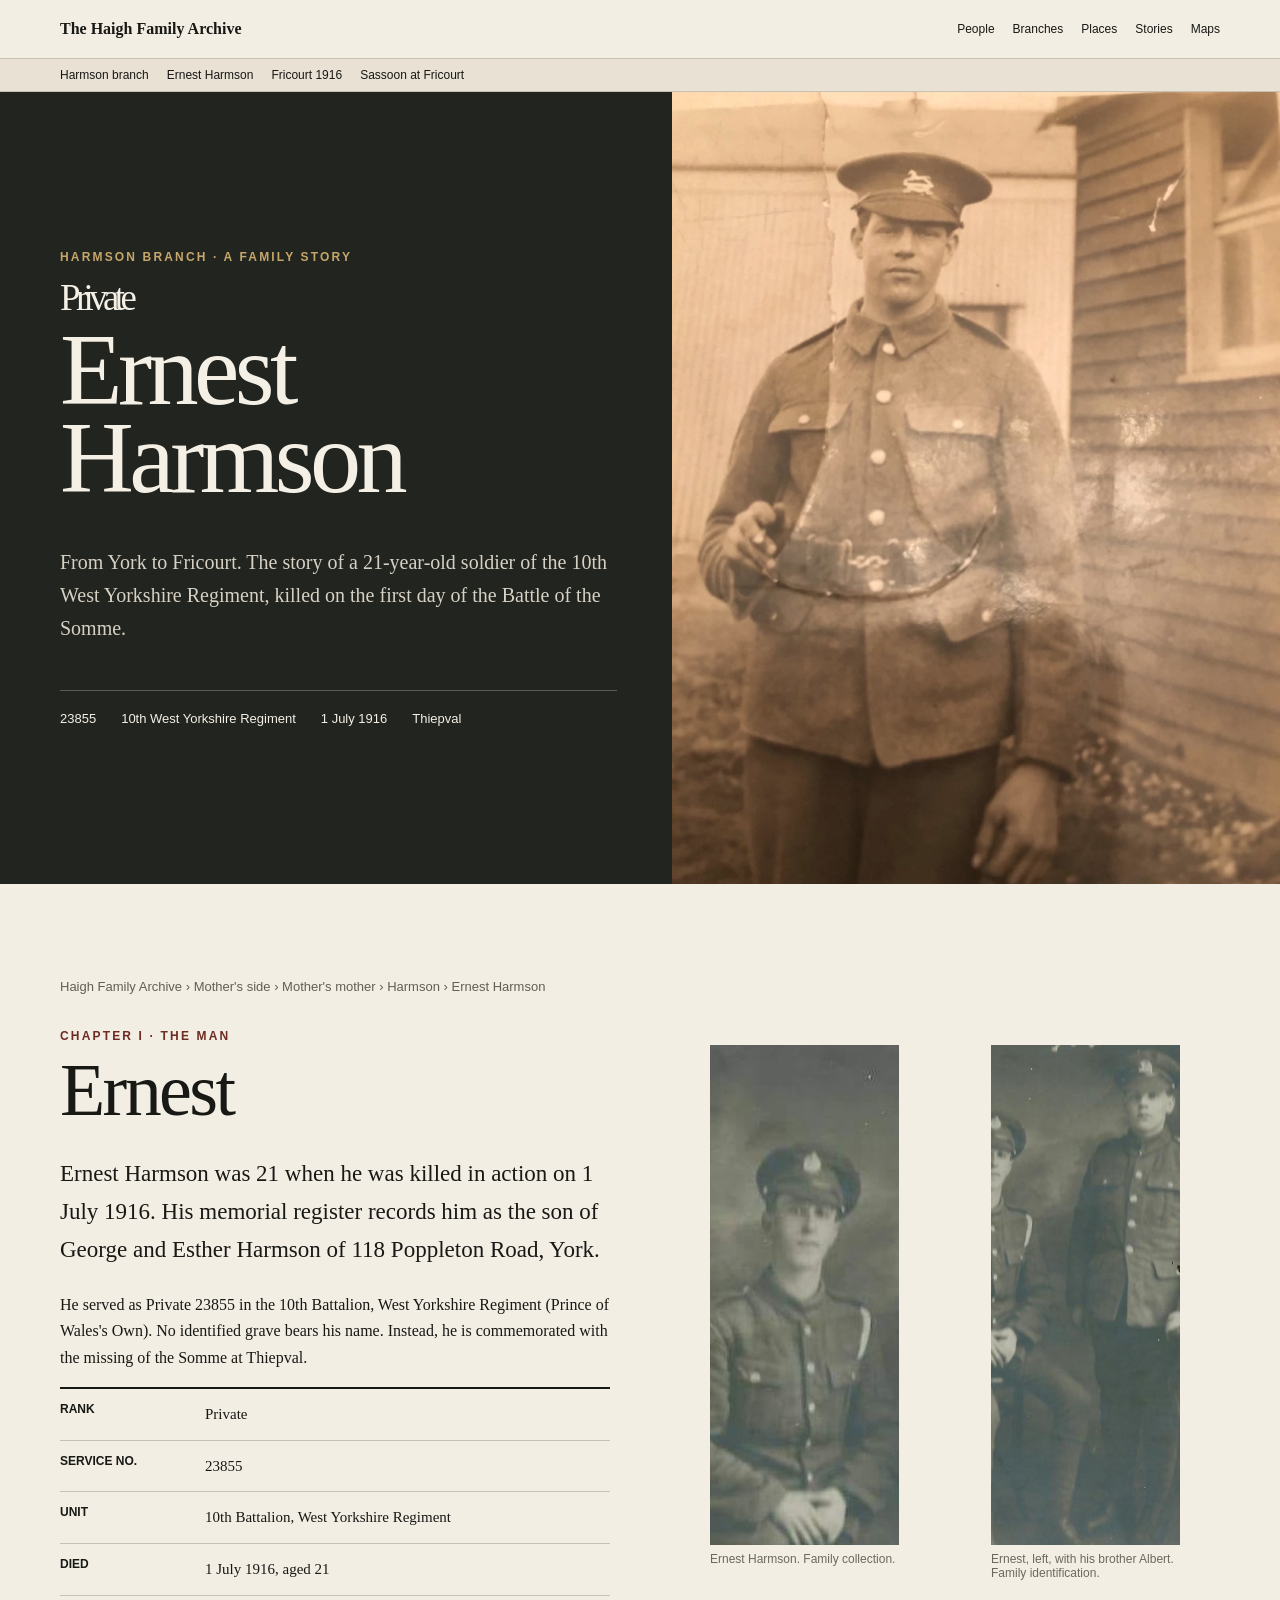
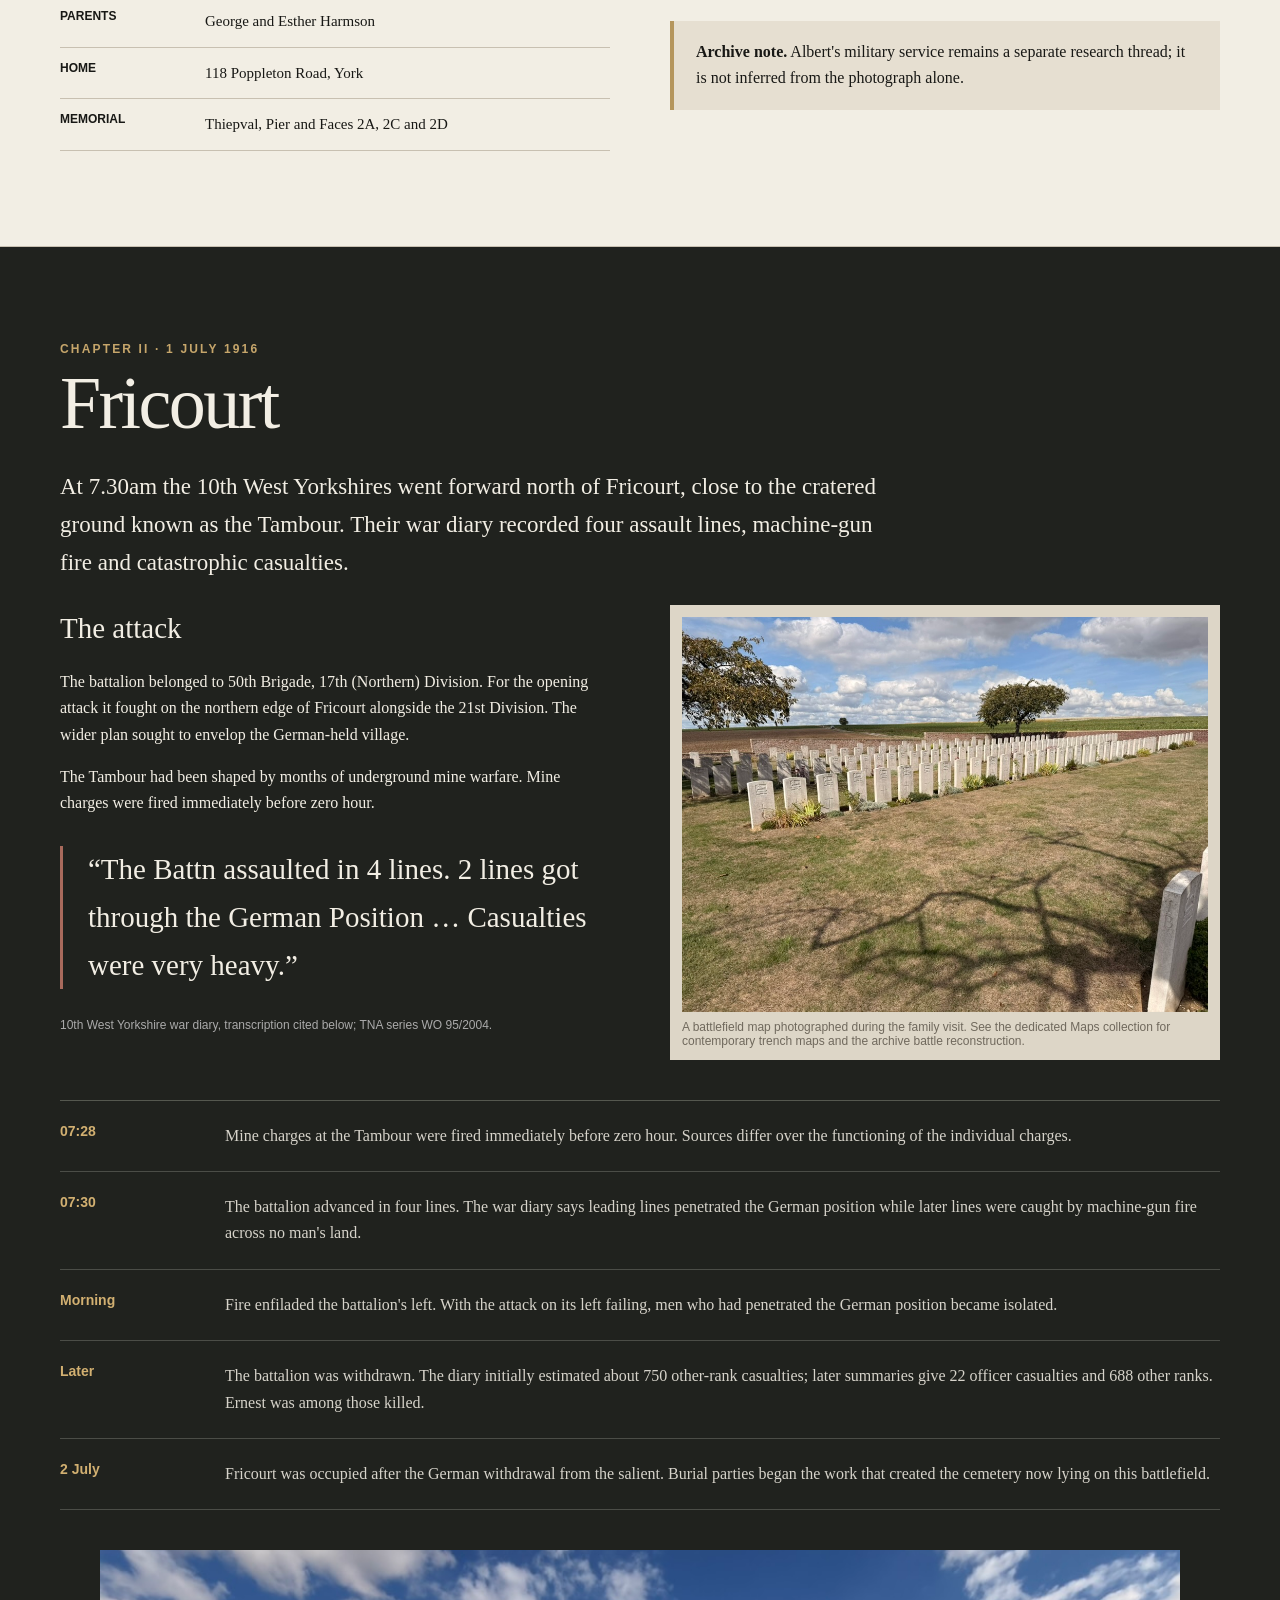
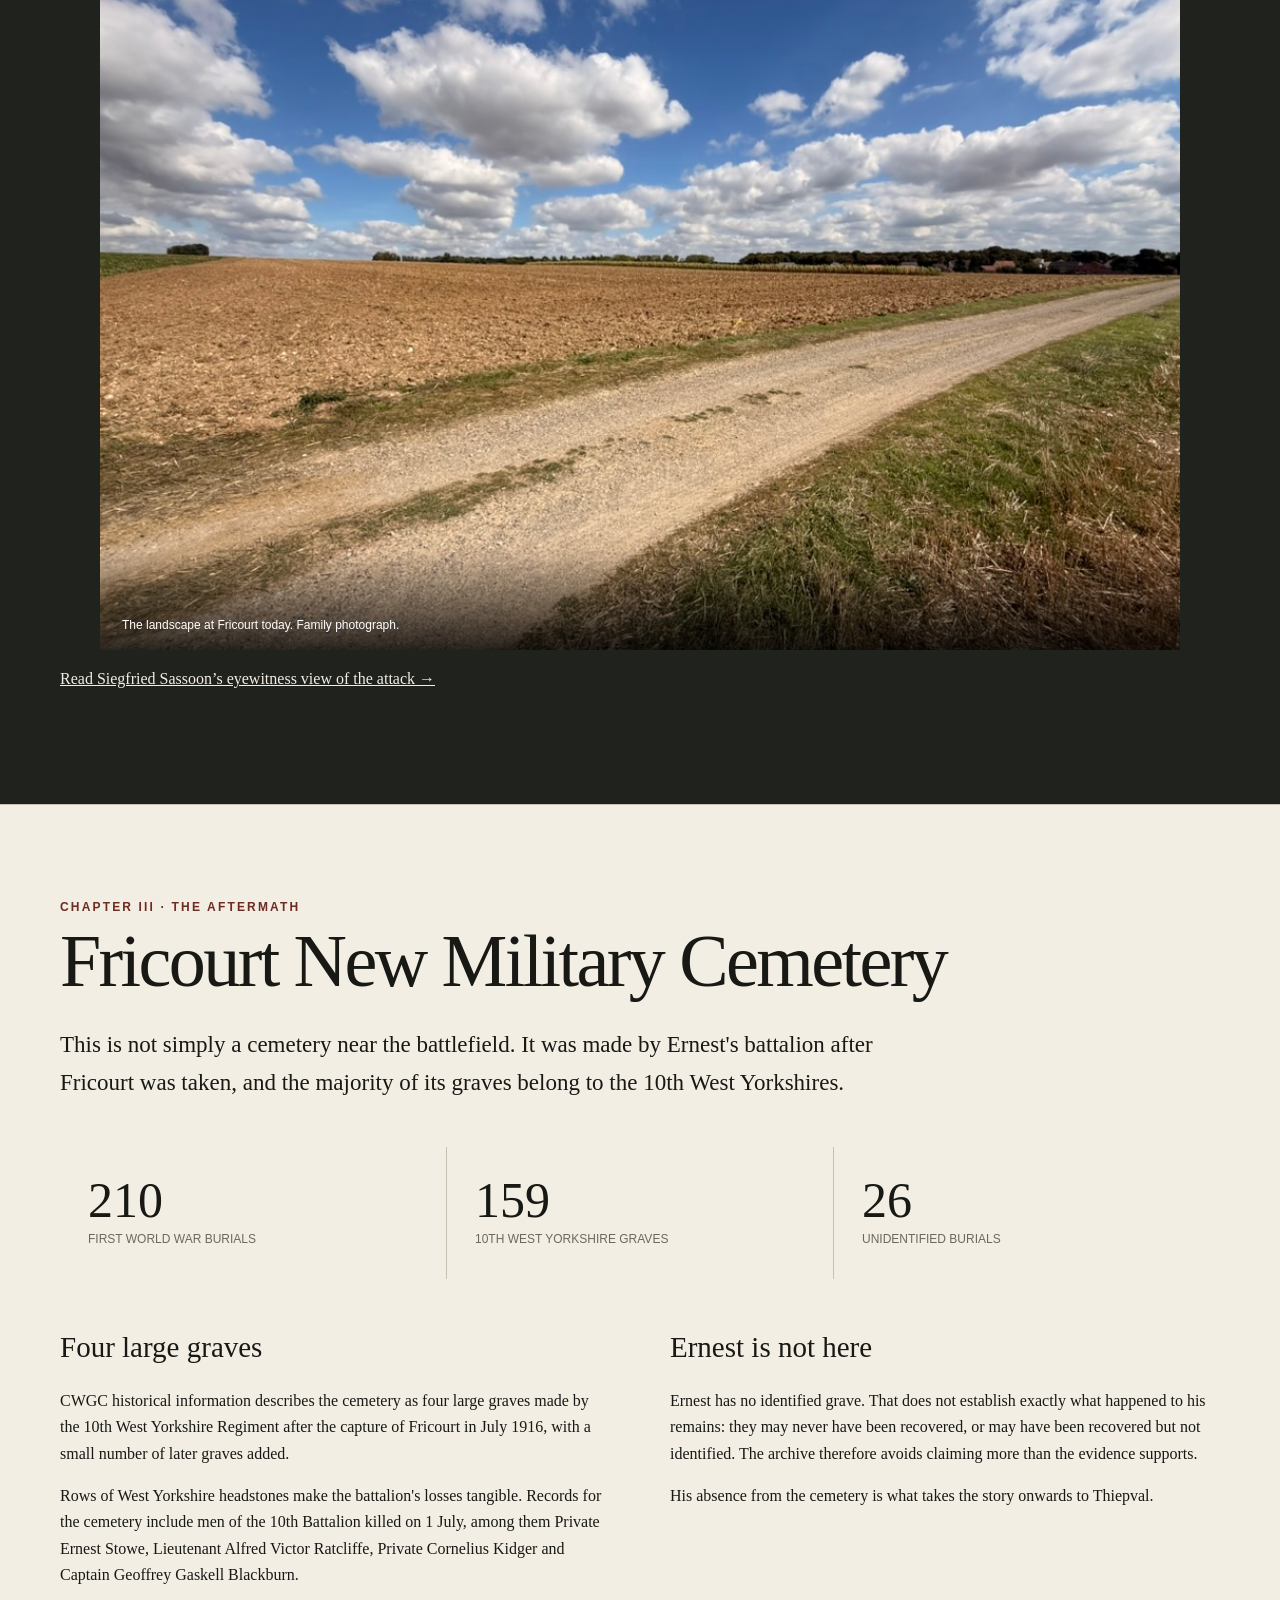
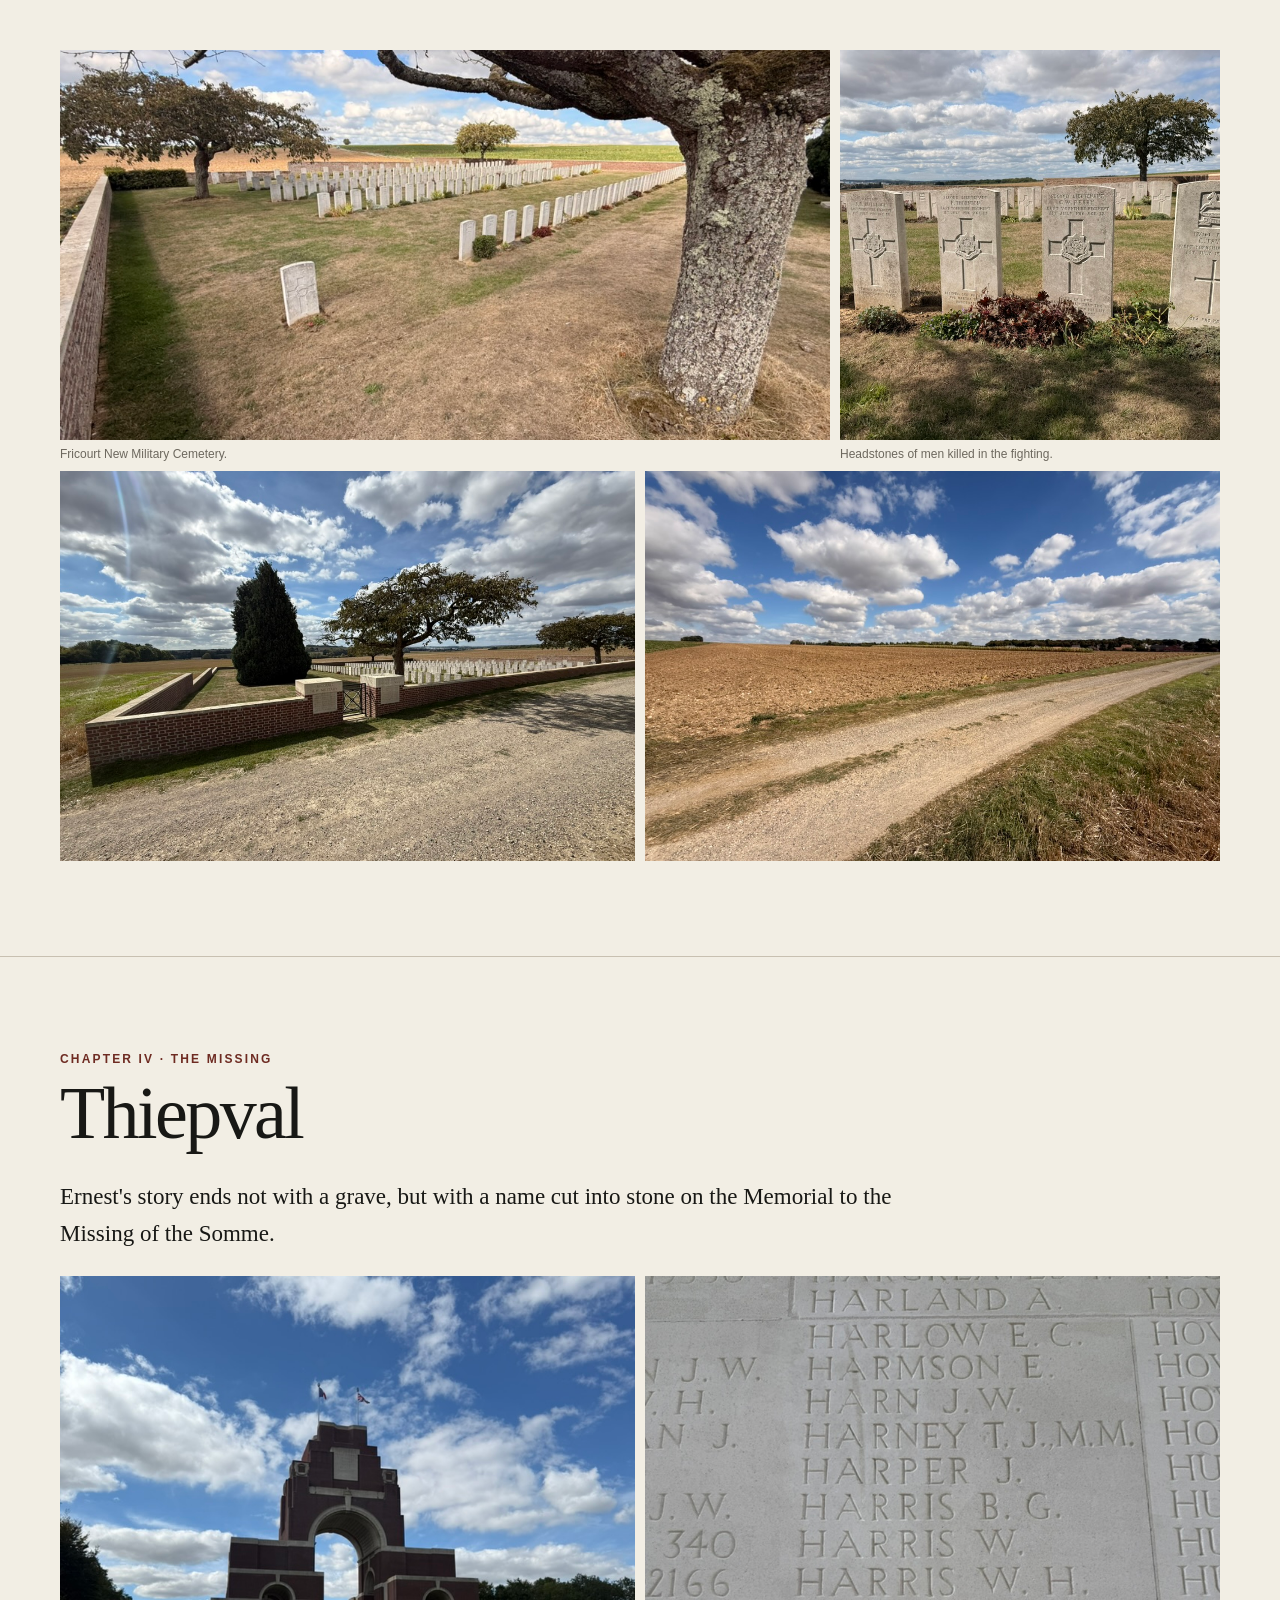
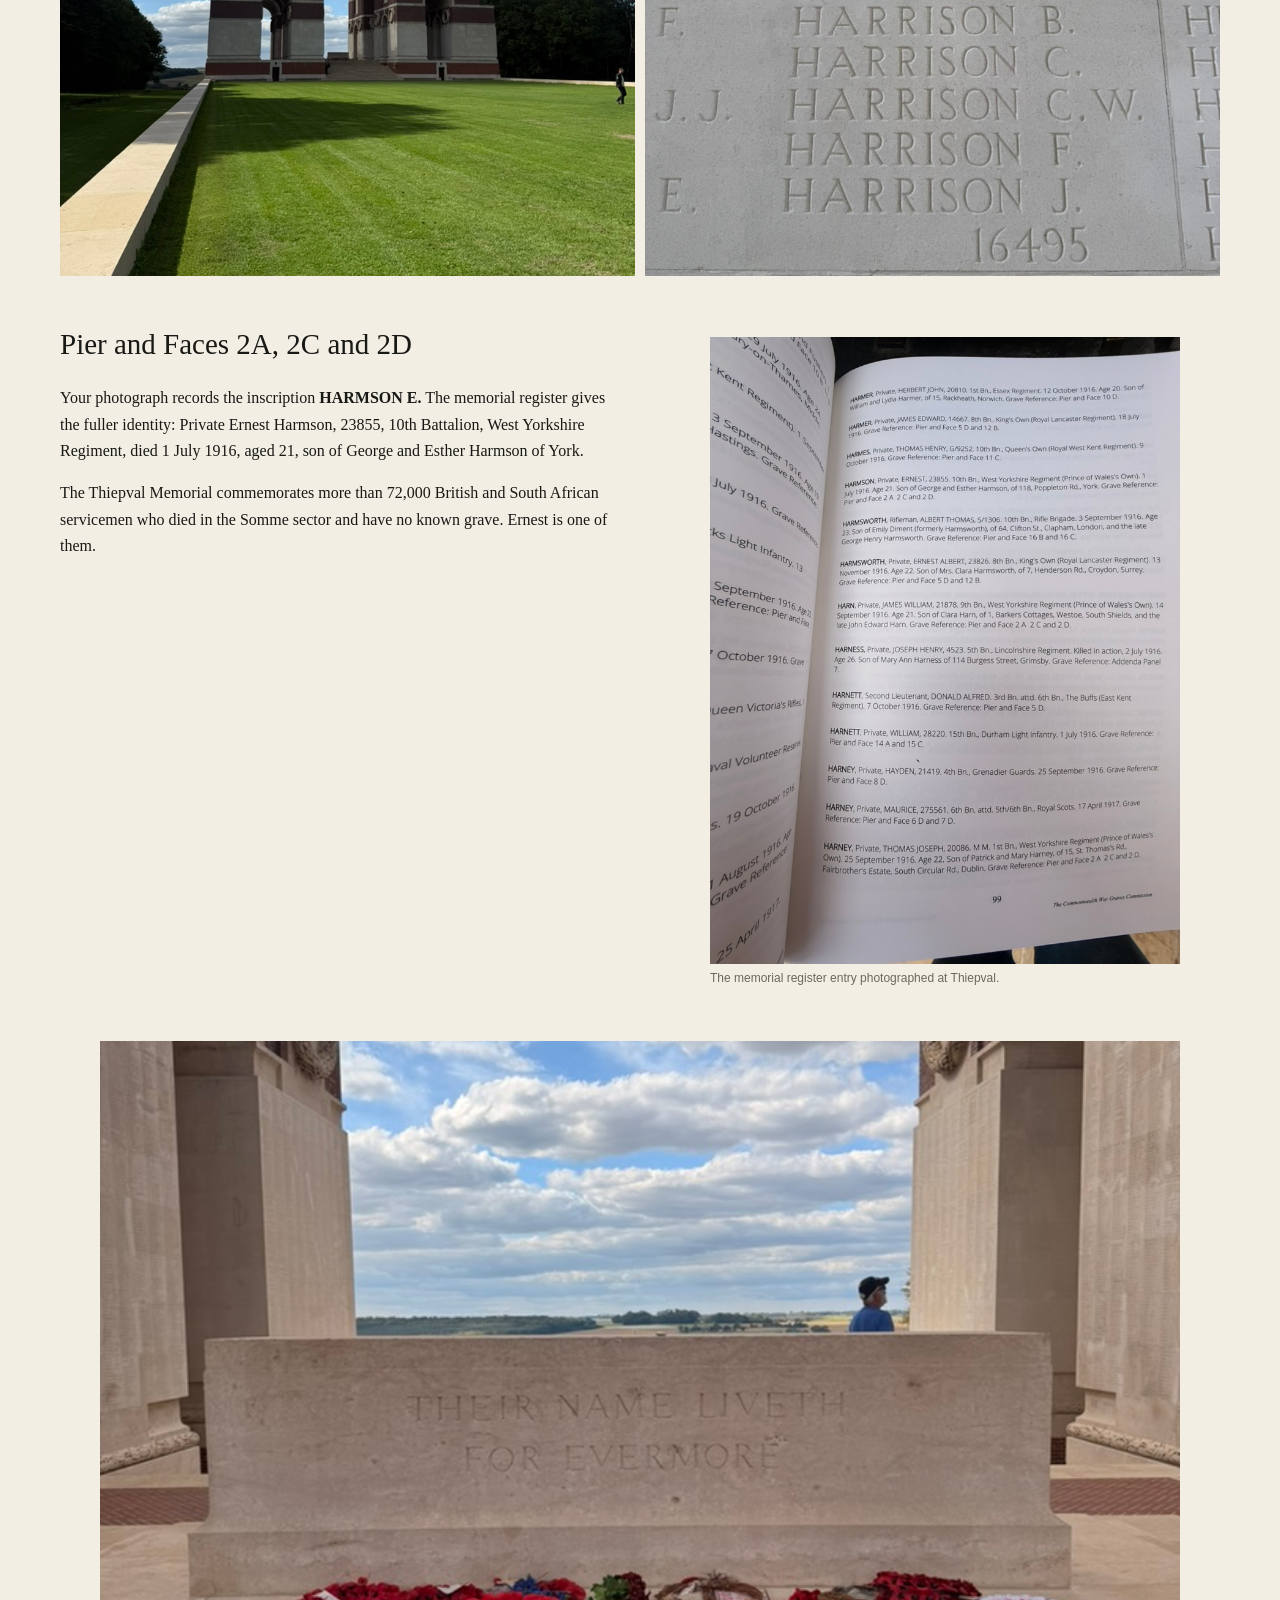
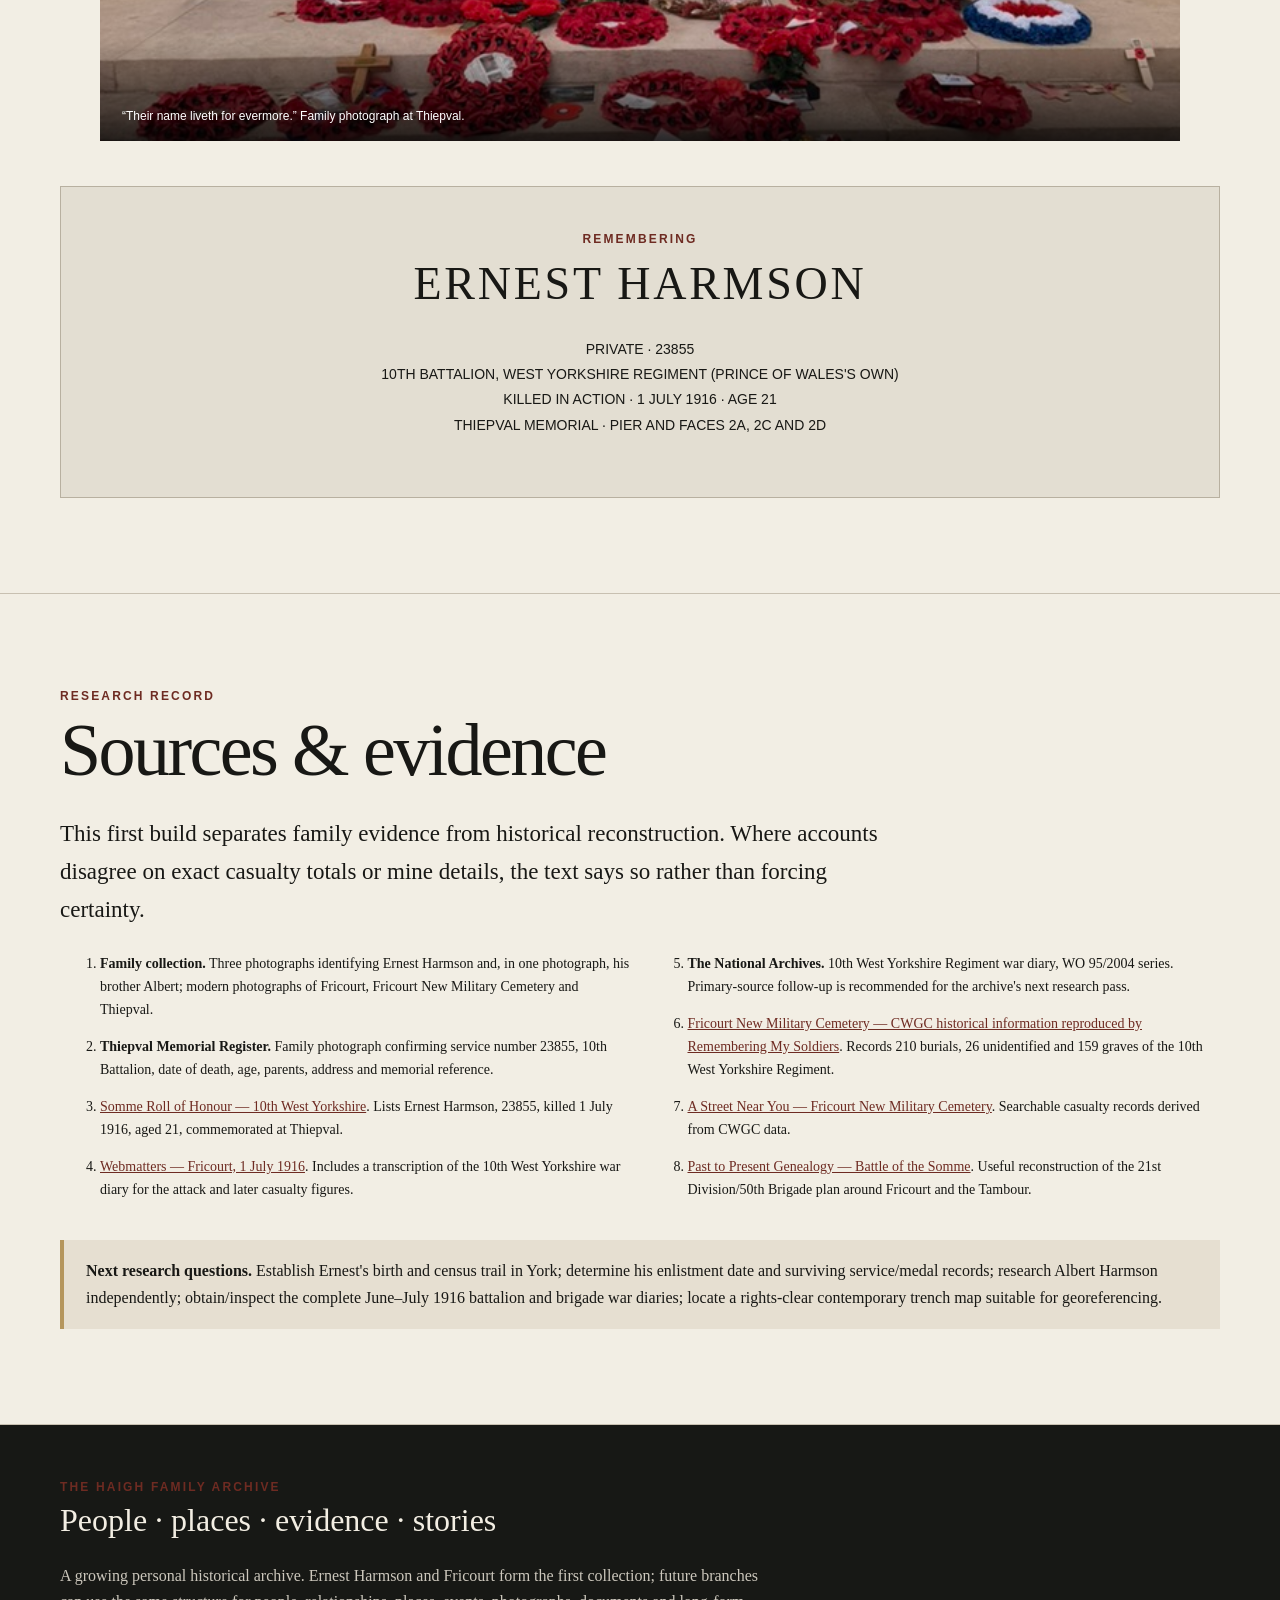
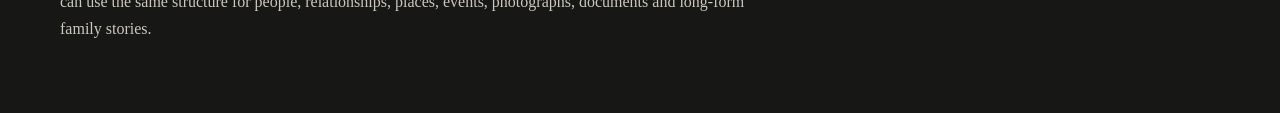
==== ernest.html @ 63c20403 "Initial commit" ====
<!doctype html><html lang="en-GB"><head><meta charset="utf-8"><meta name="viewport" content="width=device-width,initial-scale=1"><title>The Haigh Family Archive — Ernest Harmson</title><link rel="stylesheet" href="assets/site.css"></head><body>
<nav><div class="wrap"><a class="brand" href="index.html">The Haigh Family Archive</a><div class="links"><a href="people.html">People</a><a href="branches.html">Branches</a><a href="places.html">Places</a><a href="stories.html">Stories</a><a href="maps.html">Maps</a></div></div></nav><div class="subnav"><div class="wrap"><a href="harmson.html">Harmson branch</a><a href="ernest.html">Ernest Harmson</a><a href="battle-fricourt.html">Fricourt 1916</a><a href="sassoon.html">Sassoon at Fricourt</a></div></div>
<header class="hero" id="top"><div class="hero-copy"><div class="eyebrow">Harmson branch · A family story</div><h1><span>Private</span>Ernest<br>Harmson</h1><p>From York to Fricourt. The story of a 21-year-old soldier of the 10th West Yorkshire Regiment, killed on the first day of the Battle of the Somme.</p><div class="hero-facts"><span>23855</span><span>10th West Yorkshire Regiment</span><span>1 July 1916</span><span>Thiepval</span></div></div><img class="hero-img" src="assets/ernest-outdoors.jpg"></header>
<section id="ernest"><div class="wrap"><div class="branch">Haigh Family Archive › Mother's side › Mother's mother › Harmson › Ernest Harmson</div><div class="grid2"><div><div class="eyebrow">Chapter I · The man</div><h2>Ernest</h2><p class="lede">Ernest Harmson was 21 when he was killed in action on 1 July 1916. His memorial register records him as the son of George and Esther Harmson of 118 Poppleton Road, York.</p><p>He served as Private 23855 in the 10th Battalion, West Yorkshire Regiment (Prince of Wales's Own). No identified grave bears his name. Instead, he is commemorated with the missing of the Somme at Thiepval.</p><div class="facts"><div class="fact"><b>Rank</b><span>Private</span></div><div class="fact"><b>Service no.</b><span>23855</span></div><div class="fact"><b>Unit</b><span>10th Battalion, West Yorkshire Regiment</span></div><div class="fact"><b>Died</b><span>1 July 1916, aged 21</span></div><div class="fact"><b>Parents</b><span>George and Esther Harmson</span></div><div class="fact"><b>Home</b><span>118 Poppleton Road, York</span></div><div class="fact"><b>Memorial</b><span>Thiepval, Pier and Faces 2A, 2C and 2D</span></div></div></div><div><div class="portrait-pair"><figure><img src="assets/ernest-studio.jpg"><figcaption class="caption">Ernest Harmson. Family collection.</figcaption></figure><figure><img src="assets/ernest-albert.jpg"><figcaption class="caption">Ernest, left, with his brother Albert. Family identification.</figcaption></figure></div><div class="notice"><b>Archive note.</b> Albert's military service remains a separate research thread; it is not inferred from the photograph alone.</div></div></div></div></section>
<section class="dark" id="fricourt"><div class="wrap"><div class="eyebrow">Chapter II · 1 July 1916</div><h2>Fricourt</h2><p class="lede">At 7.30am the 10th West Yorkshires went forward north of Fricourt, close to the cratered ground known as the Tambour. Their war diary recorded four assault lines, machine-gun fire and catastrophic casualties.</p><div class="grid2"><div><h3>The attack</h3><p>The battalion belonged to 50th Brigade, 17th (Northern) Division. For the opening attack it fought on the northern edge of Fricourt alongside the 21st Division. The wider plan sought to envelop the German-held village.</p><p>The Tambour had been shaped by months of underground mine warfare. Mine charges were fired immediately before zero hour.</p><p class="quote">“The Battn assaulted in 4 lines. 2 lines got through the German Position … Casualties were very heavy.”</p><p style="font:12px Arial;color:#aaa">10th West Yorkshire war diary, transcription cited below; TNA series WO 95/2004.</p></div><div class="map"><img src="assets/fricourt-map-photo.jpg"><div class="map-note">A battlefield map photographed during the family visit. See the dedicated Maps collection for contemporary trench maps and the archive battle reconstruction.</div></div></div><div class="timeline"><div class="event"><div class="time">07:28</div><p>Mine charges at the Tambour were fired immediately before zero hour. Sources differ over the functioning of the individual charges.</p></div><div class="event"><div class="time">07:30</div><p>The battalion advanced in four lines. The war diary says leading lines penetrated the German position while later lines were caught by machine-gun fire across no man's land.</p></div><div class="event"><div class="time">Morning</div><p>Fire enfiladed the battalion's left. With the attack on its left failing, men who had penetrated the German position became isolated.</p></div><div class="event"><div class="time">Later</div><p>The battalion was withdrawn. The diary initially estimated about 750 other-rank casualties; later summaries give 22 officer casualties and 688 other ranks. Ernest was among those killed.</p></div><div class="event"><div class="time">2 July</div><p>Fricourt was occupied after the German withdrawal from the salient. Burial parties began the work that created the cemetery now lying on this battlefield.</p></div></div><figure class="photo-feature"><img src="assets/fricourt-landscape.jpg"><figcaption>The landscape at Fricourt today. Family photograph.</figcaption></figure><p><a class="feature-link" href="sassoon.html">Read Siegfried Sassoon’s eyewitness view of the attack →</a></p></div></section>
<section id="cemetery"><div class="wrap"><div class="eyebrow">Chapter III · The aftermath</div><h2>Fricourt New Military Cemetery</h2><p class="lede">This is not simply a cemetery near the battlefield. It was made by Ernest's battalion after Fricourt was taken, and the majority of its graves belong to the 10th West Yorkshires.</p><div class="statrow"><div class="stat"><strong>210</strong><span>First World War burials</span></div><div class="stat"><strong>159</strong><span>10th West Yorkshire graves</span></div><div class="stat"><strong>26</strong><span>Unidentified burials</span></div></div><div class="grid2"><div><h3>Four large graves</h3><p>CWGC historical information describes the cemetery as four large graves made by the 10th West Yorkshire Regiment after the capture of Fricourt in July 1916, with a small number of later graves added.</p><p>Rows of West Yorkshire headstones make the battalion's losses tangible. Records for the cemetery include men of the 10th Battalion killed on 1 July, among them Private Ernest Stowe, Lieutenant Alfred Victor Ratcliffe, Private Cornelius Kidger and Captain Geoffrey Gaskell Blackburn.</p></div><div><h3>Ernest is not here</h3><p>Ernest has no identified grave. That does not establish exactly what happened to his remains: they may never have been recovered, or may have been recovered but not identified. The archive therefore avoids claiming more than the evidence supports.</p><p>His absence from the cemetery is what takes the story onwards to Thiepval.</p></div></div><div class="gallery" style="margin-top:45px"><figure class="wide"><img src="assets/fricourt-cemetery-wide.jpg"><figcaption class="caption">Fricourt New Military Cemetery.</figcaption></figure><figure class="small"><img src="assets/fricourt-graves.jpg"><figcaption class="caption">Headstones of men killed in the fighting.</figcaption></figure><figure class="half"><img src="assets/fricourt-cemetery.jpg"></figure><figure class="half"><img src="assets/fricourt-landscape.jpg"></figure></div></div></section>
<section id="thiepval"><div class="wrap"><div class="eyebrow">Chapter IV · The missing</div><h2>Thiepval</h2><p class="lede">Ernest's story ends not with a grave, but with a name cut into stone on the Memorial to the Missing of the Somme.</p><div class="memorial"><img src="assets/thiepval-exterior.jpg"><img src="assets/thiepval-harmson-name.jpg"></div><div class="grid2" style="margin-top:45px"><div><h3>Pier and Faces 2A, 2C and 2D</h3><p>Your photograph records the inscription <b>HARMSON E.</b> The memorial register gives the fuller identity: Private Ernest Harmson, 23855, 10th Battalion, West Yorkshire Regiment, died 1 July 1916, aged 21, son of George and Esther Harmson of York.</p><p>The Thiepval Memorial commemorates more than 72,000 British and South African servicemen who died in the Somme sector and have no known grave. Ernest is one of them.</p></div><figure><img src="assets/thiepval-register.jpg"><figcaption class="caption">The memorial register entry photographed at Thiepval.</figcaption></figure></div><figure class="photo-feature"><img src="assets/thiepval-stone.jpg"><figcaption>“Their name liveth for evermore.” Family photograph at Thiepval.</figcaption></figure><div class="nameplate"><div class="eyebrow">Remembering</div><h3>ERNEST HARMSON</h3><p>PRIVATE · 23855<br>10TH BATTALION, WEST YORKSHIRE REGIMENT (PRINCE OF WALES'S OWN)<br>KILLED IN ACTION · 1 JULY 1916 · AGE 21<br>THIEPVAL MEMORIAL · PIER AND FACES 2A, 2C AND 2D</p></div></div></section>
<section class="sources" id="sources"><div class="wrap"><div class="eyebrow">Research record</div><h2>Sources & evidence</h2><p class="lede">This first build separates family evidence from historical reconstruction. Where accounts disagree on exact casualty totals or mine details, the text says so rather than forcing certainty.</p><ol><li><b>Family collection.</b> Three photographs identifying Ernest Harmson and, in one photograph, his brother Albert; modern photographs of Fricourt, Fricourt New Military Cemetery and Thiepval.</li><li><b>Thiepval Memorial Register.</b> Family photograph confirming service number 23855, 10th Battalion, date of death, age, parents, address and memorial reference.</li><li><a href="https://somme-roll-of-honour.com/Units/british/10th_West_Yorkshire.htm">Somme Roll of Honour — 10th West Yorkshire</a>. Lists Ernest Harmson, 23855, killed 1 July 1916, aged 21, commemorated at Thiepval.</li><li><a href="https://www.webmatters.net/index.php?id=124">Webmatters — Fricourt, 1 July 1916</a>. Includes a transcription of the 10th West Yorkshire war diary for the attack and later casualty figures.</li><li><b>The National Archives.</b> 10th West Yorkshire Regiment war diary, WO 95/2004 series. Primary-source follow-up is recommended for the archive's next research pass.</li><li><a href="https://www.rememberingmysoldiers.be/france/somme-e-m/fricourt-new-mc">Fricourt New Military Cemetery — CWGC historical information reproduced by Remembering My Soldiers</a>. Records 210 burials, 26 unidentified and 159 graves of the 10th West Yorkshire Regiment.</li><li><a href="https://astreetnearyou.org/cemetery/60404/FRICOURT-NEW-MILITARY-CEMETERY">A Street Near You — Fricourt New Military Cemetery</a>. Searchable casualty records derived from CWGC data.</li><li><a href="https://pasttopresentgenealogy.co.uk/category/battle-of-the-somme/">Past to Present Genealogy — Battle of the Somme</a>. Useful reconstruction of the 21st Division/50th Brigade plan around Fricourt and the Tambour.</li></ol><div class="notice"><b>Next research questions.</b> Establish Ernest's birth and census trail in York; determine his enlistment date and surviving service/medal records; research Albert Harmson independently; obtain/inspect the complete June–July 1916 battalion and brigade war diaries; locate a rights-clear contemporary trench map suitable for georeferencing.</div></div></section>
<footer><div class="wrap"><div class="eyebrow">The Haigh Family Archive</div><div class="footer-title">People · places · evidence · stories</div><p style="max-width:700px">A growing personal historical archive. Ernest Harmson and Fricourt form the first collection; future branches can use the same structure for people, relationships, places, events, photographs, documents and long-form family stories.</p></div></footer></body></html>
---- assets/site.css ----
:root{--ink:#181815;--paper:#f2eee4;--muted:#6d685e;--line:#c8c0b1;--red:#6e2b22;--dark:#20221e;--gold:#b5965d;--max:1160px}*{box-sizing:border-box}html{scroll-behavior:smooth}body{margin:0;background:var(--paper);color:var(--ink);font-family:Georgia,serif;line-height:1.65}img{max-width:100%;display:block}a{color:inherit}.wrap{width:min(var(--max),calc(100% - 40px));margin:auto}.eyebrow{font:700 12px Arial;letter-spacing:.18em;text-transform:uppercase;color:var(--red)}nav{position:sticky;top:0;z-index:10;background:#f2eee4ee;border-bottom:1px solid var(--line)}nav .wrap{min-height:58px;display:flex;align-items:center;justify-content:space-between}.brand{text-decoration:none;font-weight:bold}.links{display:flex;gap:18px;font:12px Arial}.links a{text-decoration:none}.hero{min-height:88vh;display:grid;grid-template-columns:1.05fr .95fr;background:#22241f;color:#f4f0e6}.hero-copy{display:flex;flex-direction:column;justify-content:center;padding:70px max(30px,calc((100vw - var(--max))/2));padding-right:55px}.hero .eyebrow,.dark .eyebrow{color:#c6a66b}.hero h1{font-size:clamp(58px,8vw,112px);line-height:.86;margin:18px 0 24px;font-weight:normal;letter-spacing:-.045em}.hero h1 span{display:block;font-size:.36em;margin-bottom:12px}.hero p{font-size:20px;color:#d7d1c4}.hero-facts{display:flex;gap:25px;flex-wrap:wrap;border-top:1px solid #5b5d55;padding-top:20px;margin-top:25px;font:13px Arial}.hero-img{height:88vh;width:100%;object-fit:cover;filter:sepia(.2)}section{padding:95px 0;border-bottom:1px solid var(--line)}h2{font-size:clamp(42px,6vw,74px);line-height:1;margin:10px 0 28px;font-weight:normal;letter-spacing:-.035em}h3{font-size:29px;font-weight:normal;margin:0 0 15px}.lede{font-size:23px;max-width:850px}.grid2{display:grid;grid-template-columns:1fr 1fr;gap:60px}.facts{border-top:2px solid}.fact{display:grid;grid-template-columns:145px 1fr;padding:13px 0;border-bottom:1px solid var(--line);font-size:15px}.fact b{font:700 12px Arial;text-transform:uppercase}.portrait-pair{display:grid;grid-template-columns:1fr 1fr;gap:12px}.portrait-pair img{height:500px;width:100%;object-fit:cover}.caption{font:12px Arial;color:var(--muted);margin-top:7px}.notice{background:#e6dfd1;border-left:4px solid var(--gold);padding:18px 22px;margin-top:25px}.dark{background:var(--dark);color:#f2eee4}.quote{font-size:29px;border-left:3px solid #a86a5c;padding-left:25px}.timeline{margin-top:40px;border-top:1px solid #55584f}.event{display:grid;grid-template-columns:140px 1fr;gap:25px;padding:22px 0;border-bottom:1px solid #4b4d47}.time{font:700 14px Arial;color:#d2b071}.event p{margin:0;color:#d6d3ca}.map{background:#ddd6c7;padding:12px}.map img{width:100%}.map-note{font:12px Arial;color:#70695d;margin-top:8px}.statrow{display:grid;grid-template-columns:repeat(3,1fr);gap:1px;background:var(--line);margin:45px 0}.stat{background:var(--paper);padding:28px}.stat strong{display:block;font-size:50px;font-weight:normal;line-height:1}.stat span{font:12px Arial;text-transform:uppercase;color:var(--muted)}.gallery{display:grid;grid-template-columns:repeat(12,1fr);gap:10px}.gallery figure{margin:0}.wide{grid-column:span 8}.small{grid-column:span 4}.half{grid-column:span 6}.gallery img{width:100%;height:390px;object-fit:cover}.memorial{display:grid;grid-template-columns:1fr 1fr;gap:10px}.memorial img{height:600px;width:100%;object-fit:cover}.nameplate{text-align:center;background:#e3ded2;border:1px solid #b8b0a0;padding:45px;margin-top:45px}.nameplate h3{font-size:46px;letter-spacing:.06em}.nameplate p{font:14px/1.8 Arial}.sources ol{columns:2;column-gap:55px}.sources li{break-inside:avoid;margin-bottom:14px;font-size:14px}.sources a{color:var(--red)}footer{background:#171815;color:#ccc7bc;padding:55px 0}.footer-title{font-size:32px;color:#f3eee3}.branch{font:13px Arial;color:#625e55;margin-bottom:35px}.photo-feature{position:relative;margin-top:40px}.photo-feature img{width:100%;max-height:700px;object-fit:cover}.photo-feature figcaption{position:absolute;bottom:0;left:0;right:0;background:linear-gradient(transparent,#000c);color:#fff;padding:70px 22px 18px;font:12px Arial}@media(max-width:800px){.links{display:none}.hero,.grid2,.memorial{grid-template-columns:1fr}.hero-copy{padding:65px 24px}.hero-img{height:70vh}.portrait-pair img{height:400px}.event{grid-template-columns:90px 1fr}.statrow{grid-template-columns:1fr}.wide,.small,.half{grid-column:span 12}.sources ol{columns:1}.memorial img{height:auto}section{padding:65px 0}}

.card{border:1px solid var(--line);background:#f7f3ea;text-decoration:none;display:block}.card img{height:270px;width:100%;object-fit:cover}.card-body{padding:24px}.card p{color:var(--muted)}.grid3{display:grid;grid-template-columns:repeat(3,1fr);gap:18px}.archive-hero,.pagehero{padding:100px 0 85px;background:#20221e;color:#f3eee3}.archive-hero h1,.pagehero h1{font-size:clamp(56px,9vw,112px);line-height:.9;font-weight:normal;letter-spacing:-.05em;margin:15px 0 25px}.archive-hero p,.pagehero p{font-size:22px;max-width:780px;color:#d8d2c6}.subnav{background:#e8e1d4;border-bottom:1px solid var(--line);font:12px Arial}.subnav .wrap{padding:9px 0;display:flex;gap:18px}.subnav a{text-decoration:none}.map-links a{display:block;padding:15px 0;border-bottom:1px solid var(--line);text-decoration:none}.map-links span{display:block;font:13px Arial;color:var(--muted)}@media(max-width:800px){.grid3{grid-template-columns:1fr}}.mapbox{background:#ddd6c7;padding:12px;border:1px solid #c5bca9}.mapbox>img{width:100%;height:auto}.mapbox .map-note{padding:10px 4px 2px}.map-source{border-top:1px solid var(--line);padding:18px 0}.map-source h3{font-size:23px;margin-bottom:6px}.map-source p{margin:4px 0}.badge{display:inline-block;font:700 10px Arial;letter-spacing:.12em;text-transform:uppercase;border:1px solid var(--line);padding:5px 8px;margin-bottom:8px;color:var(--muted)}
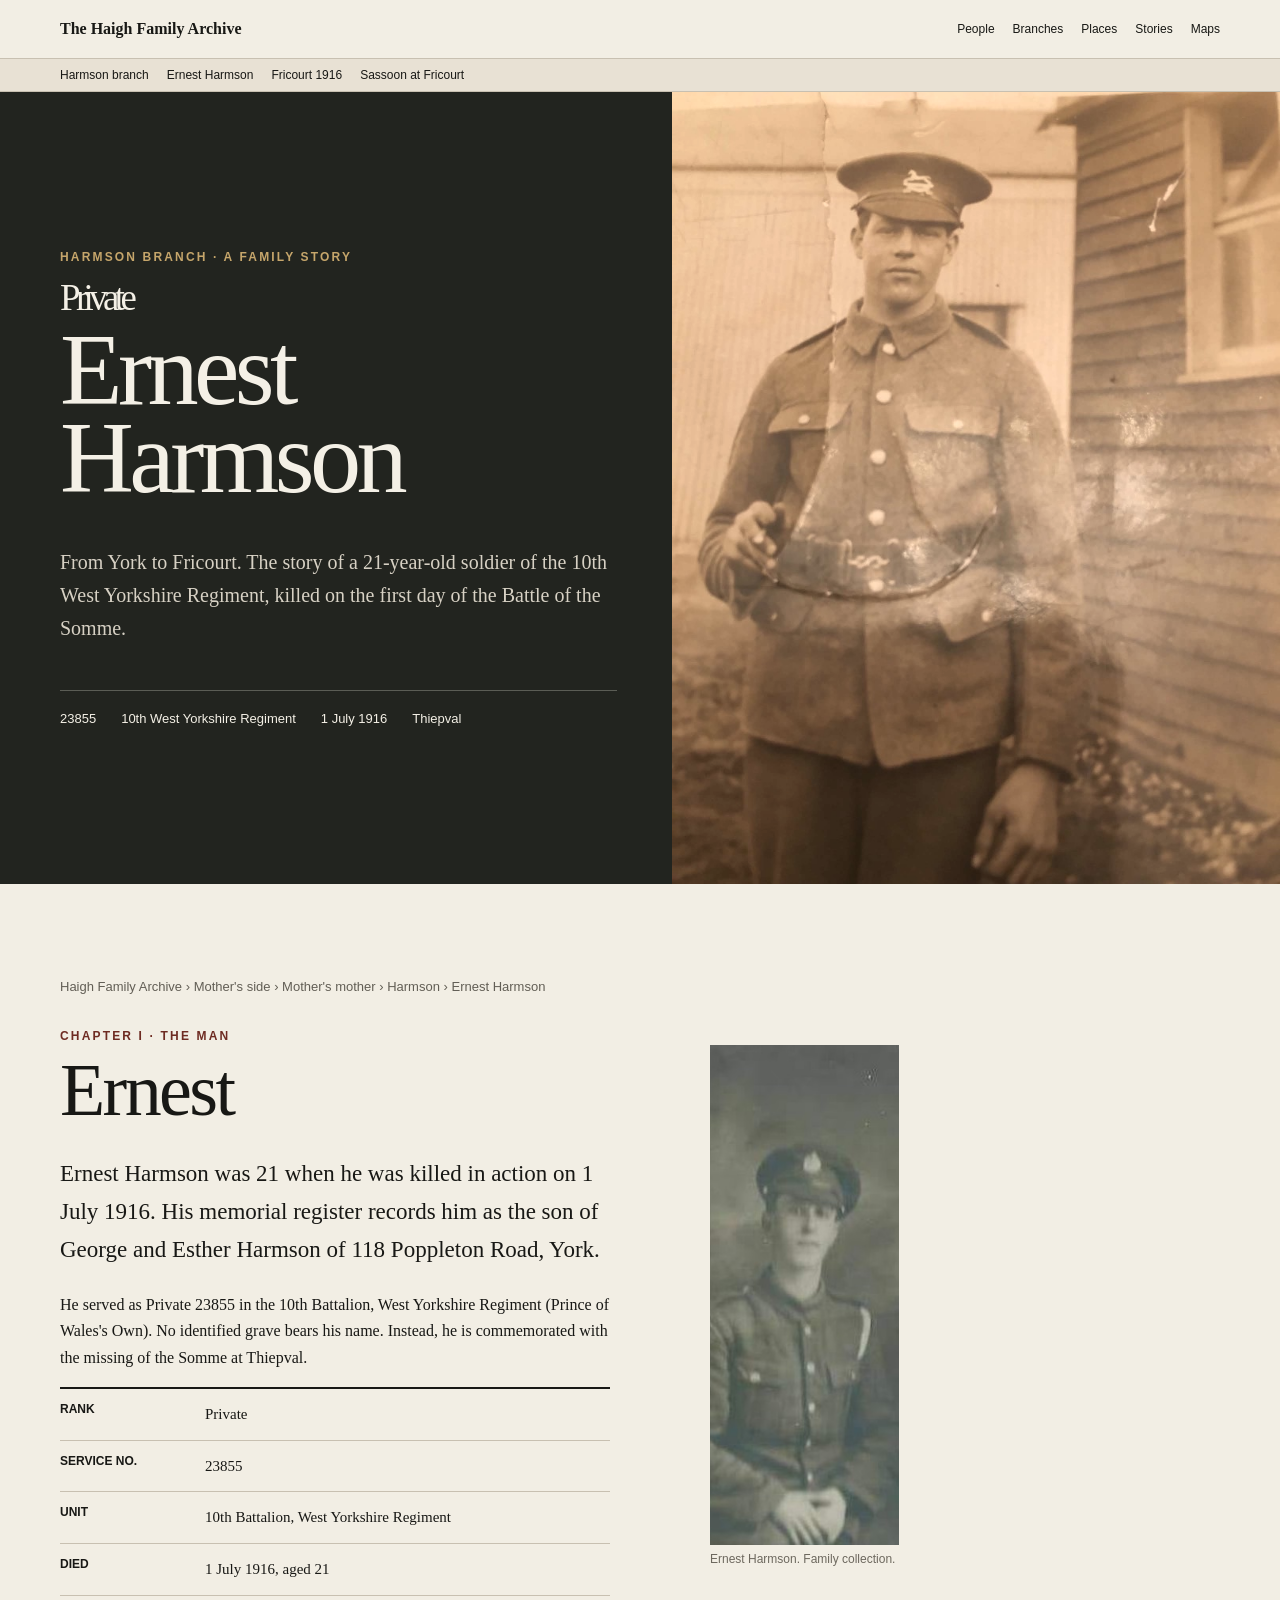
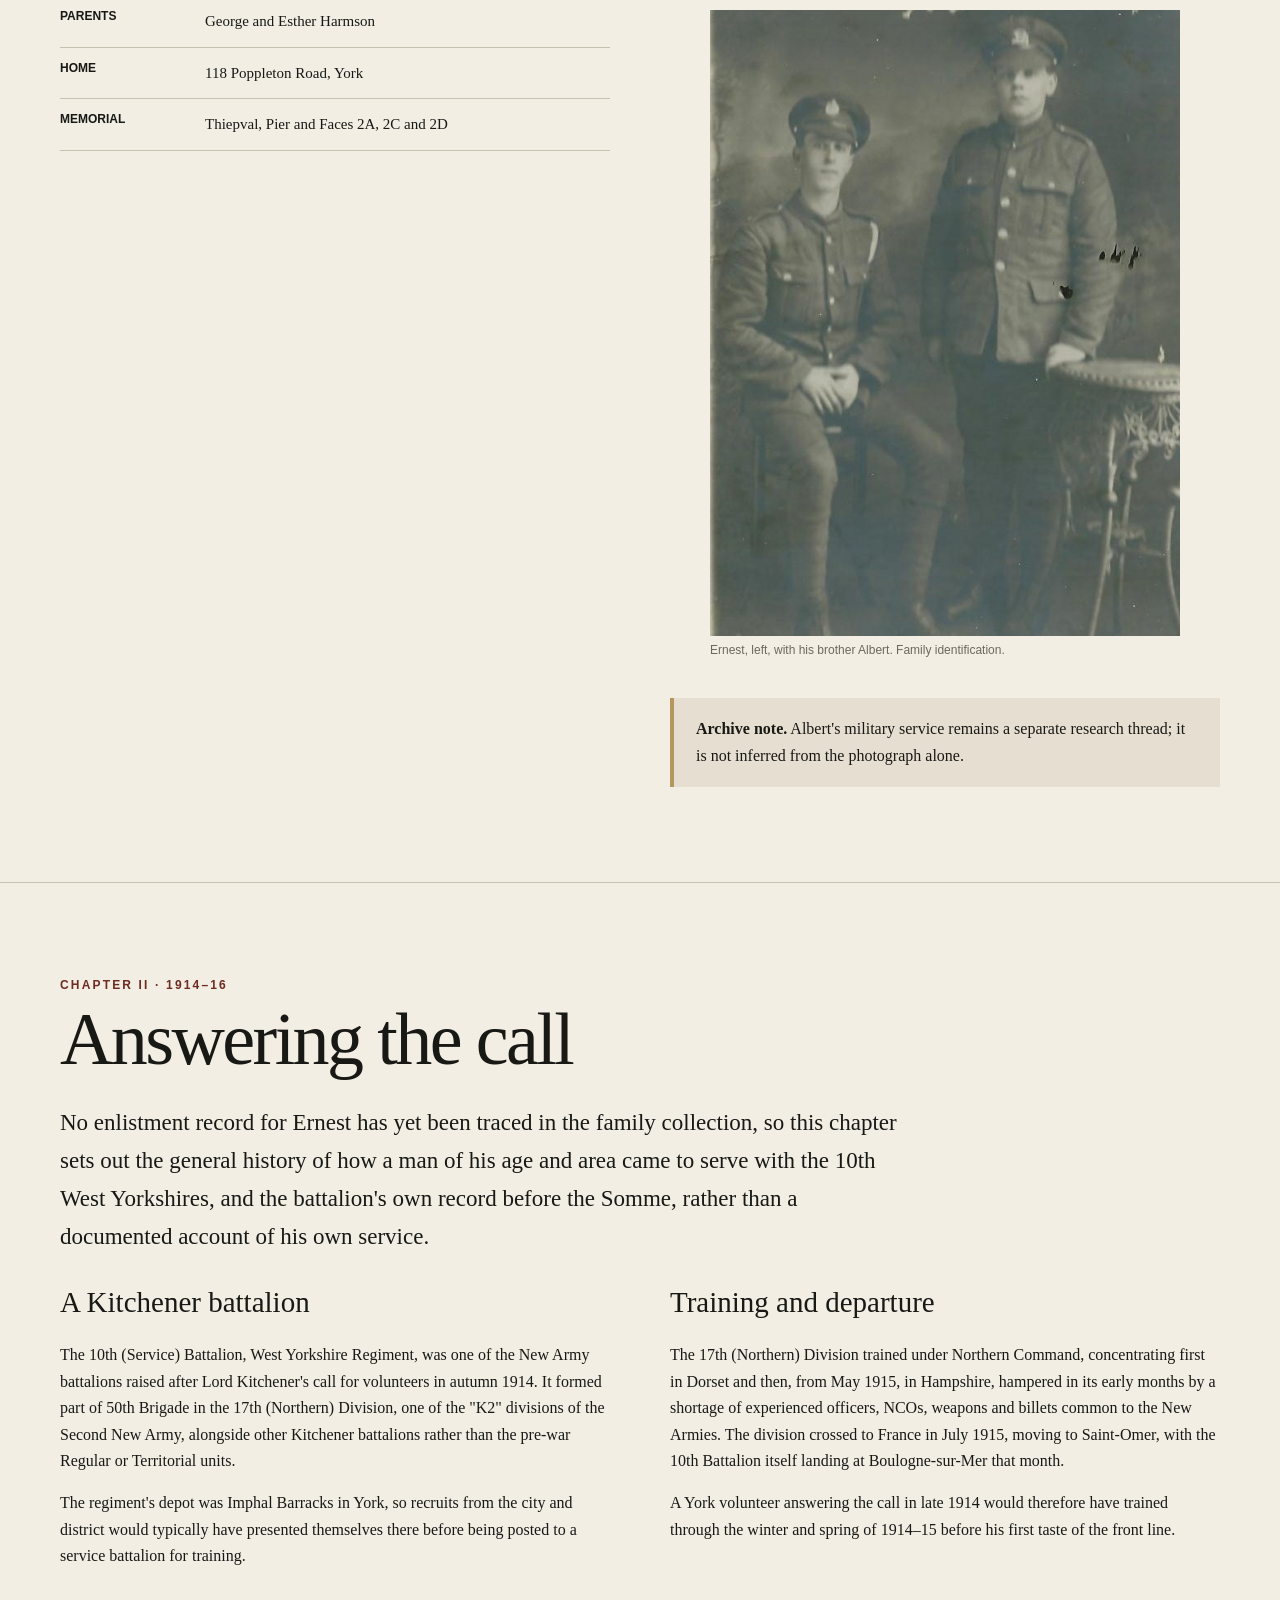
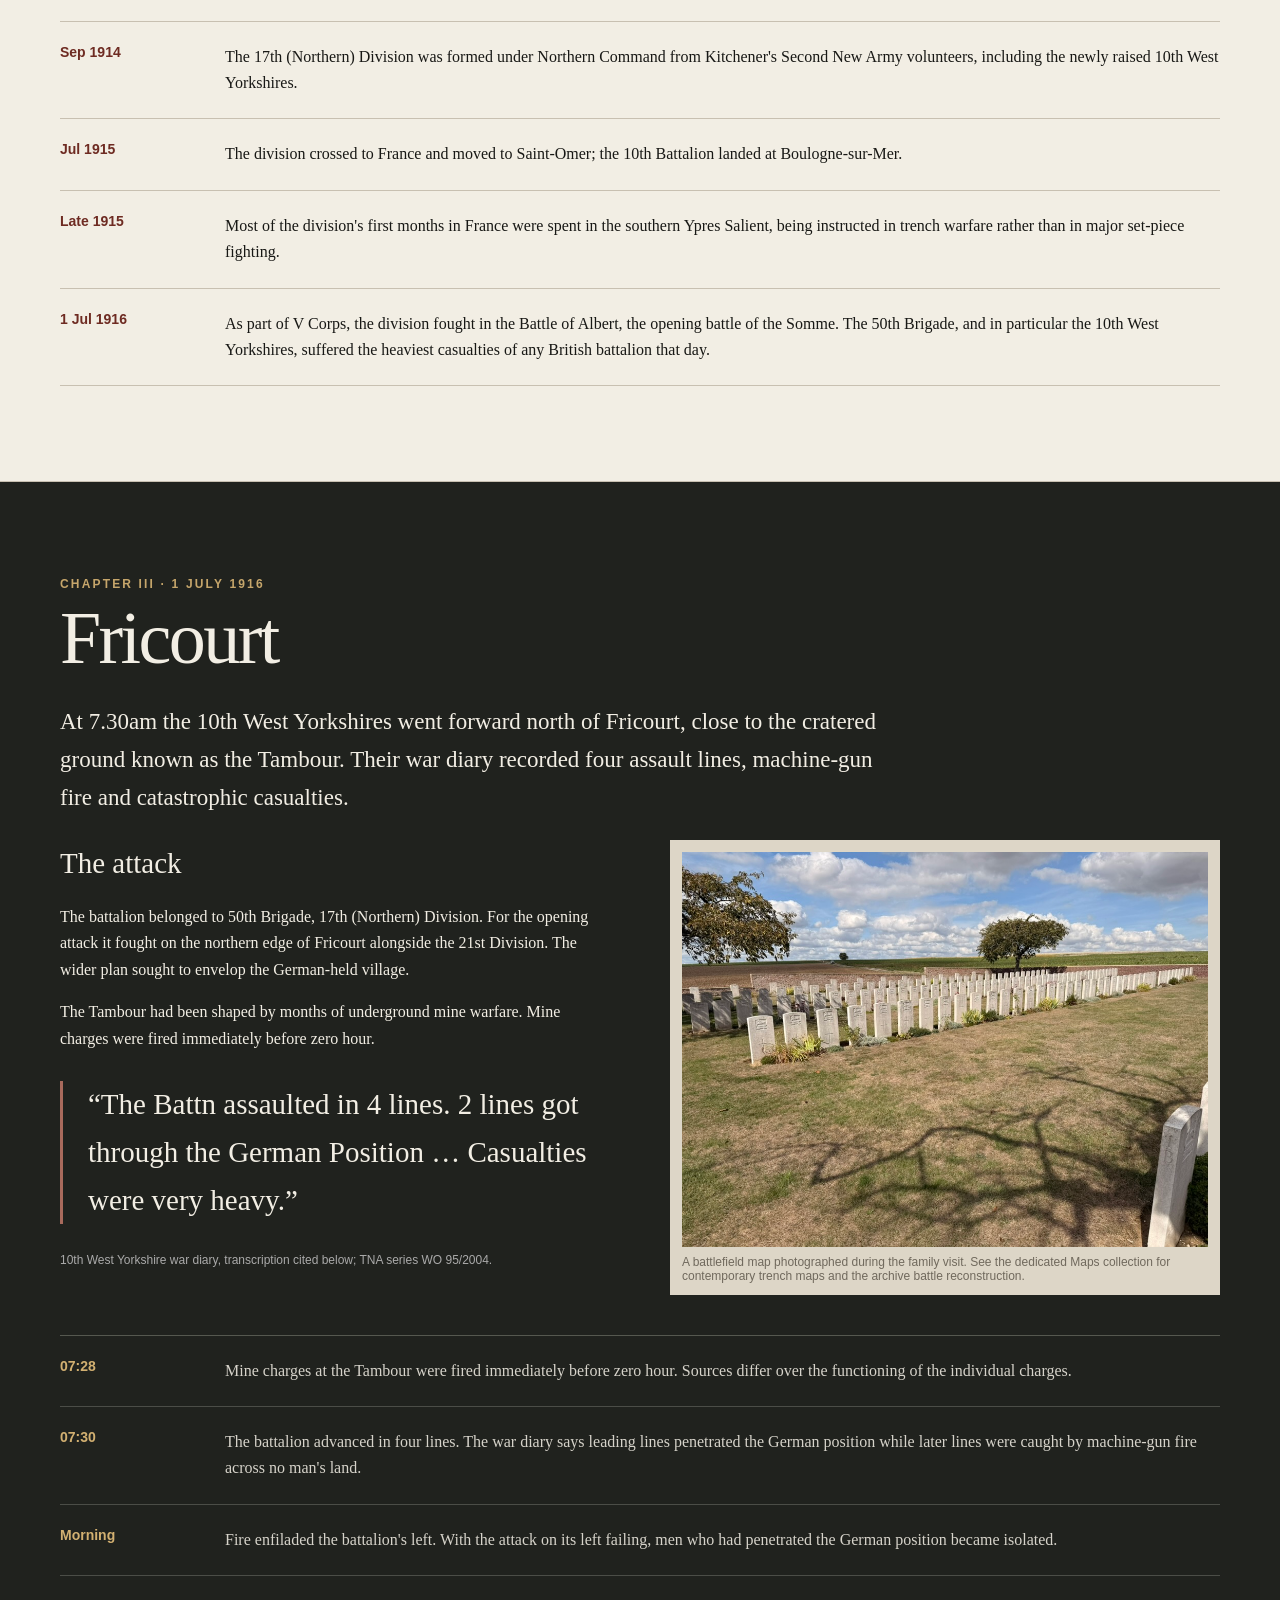
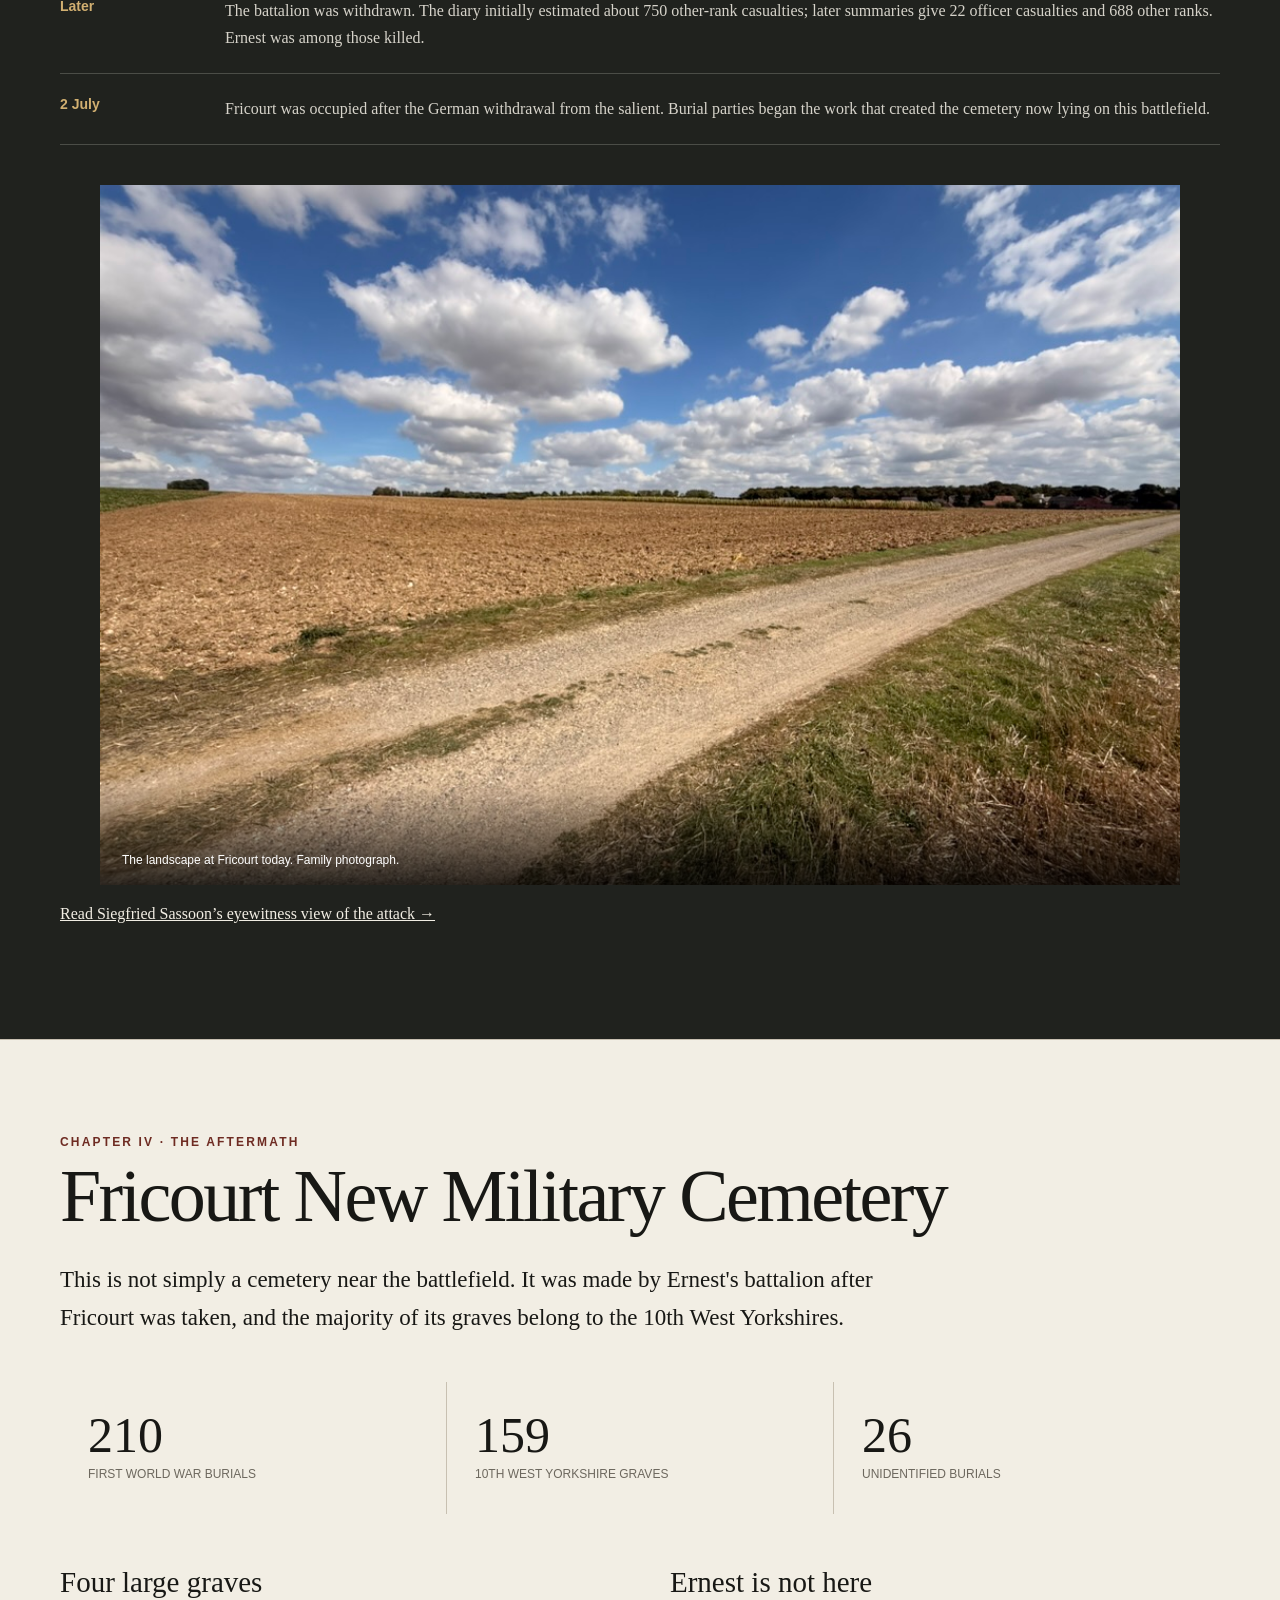
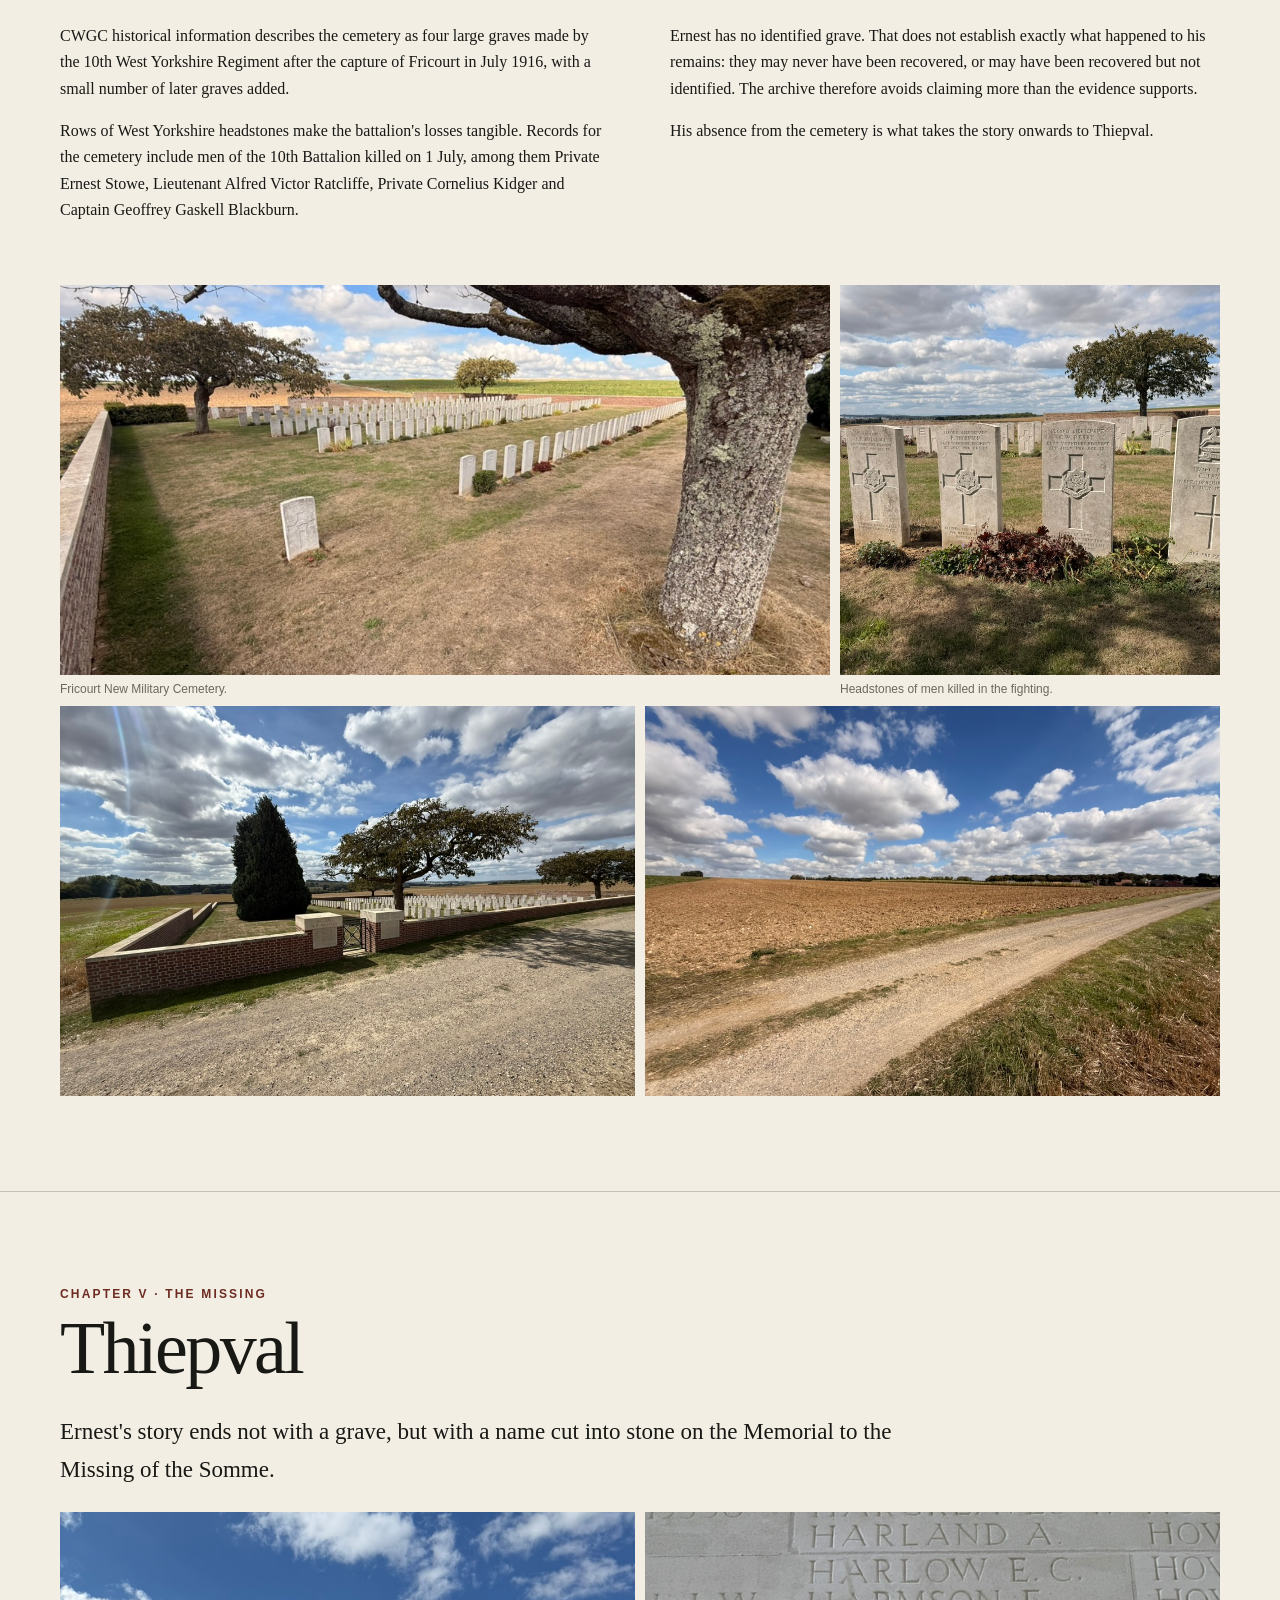
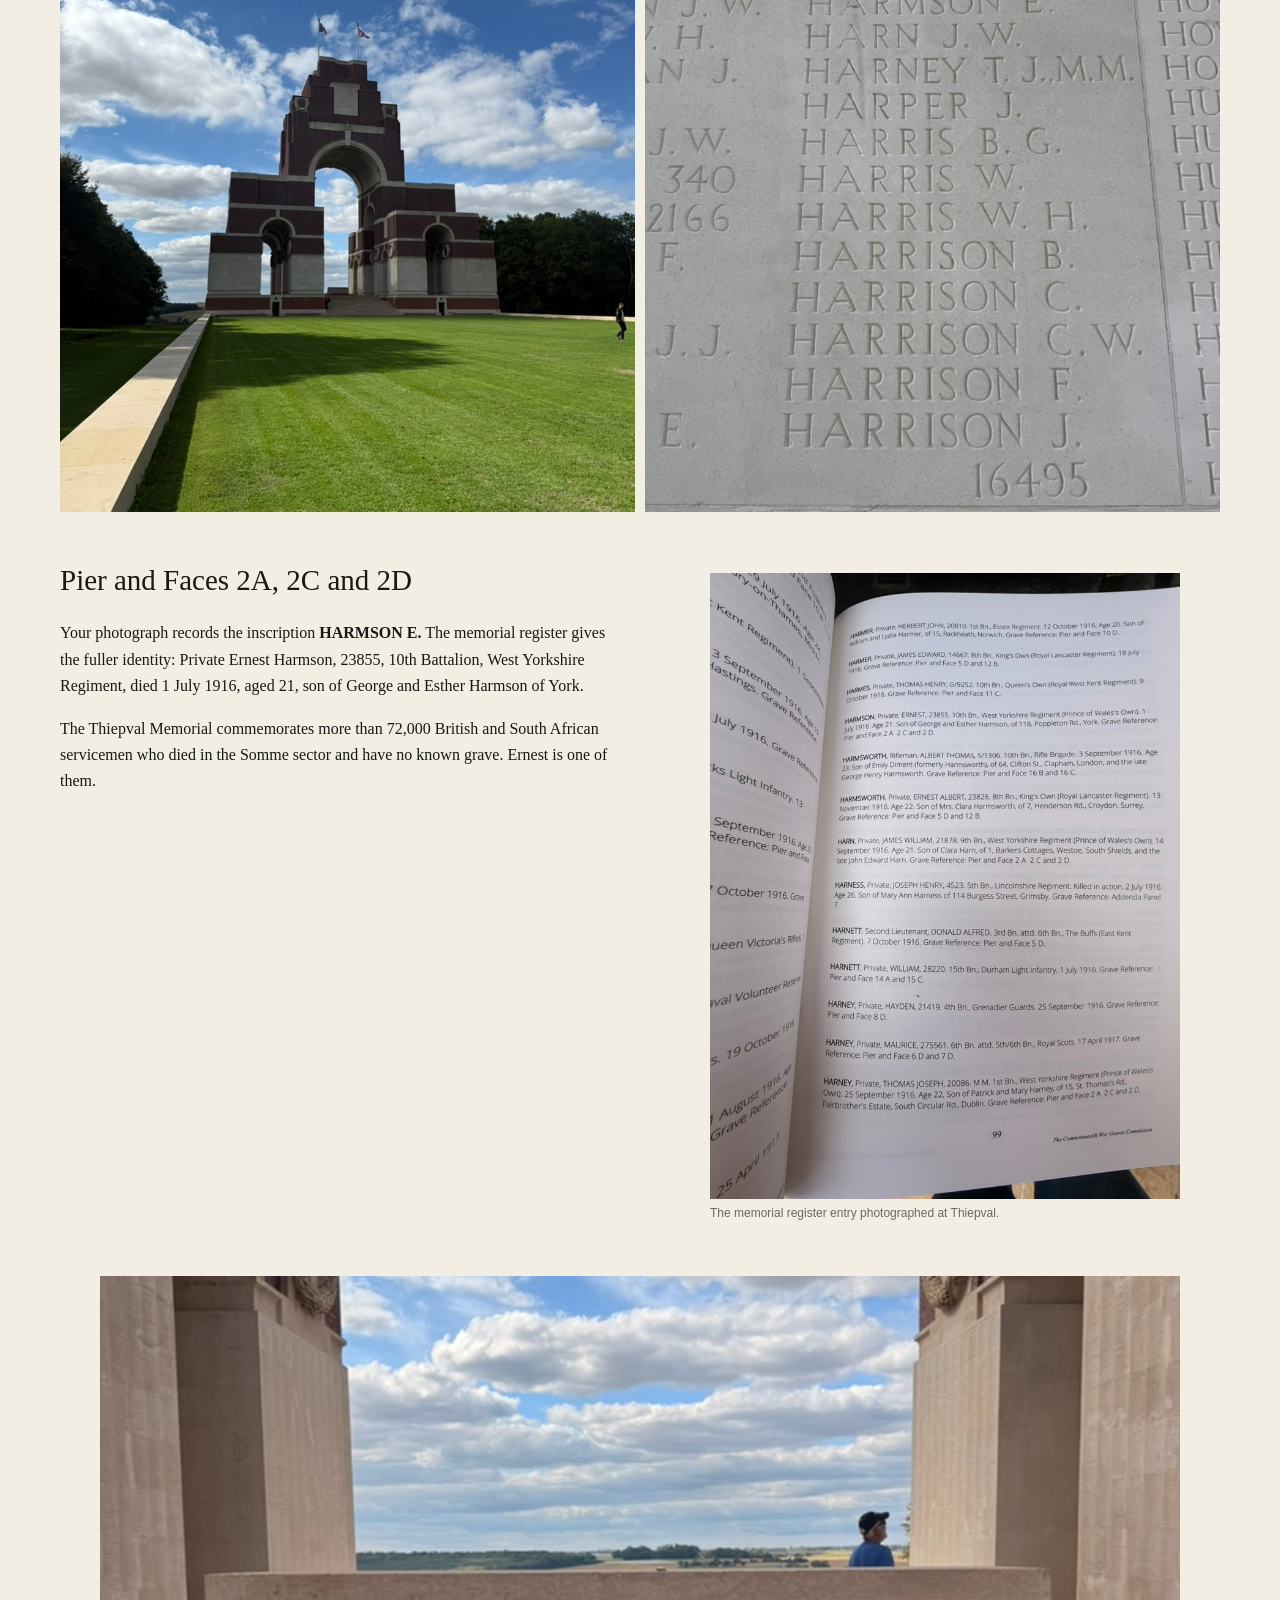
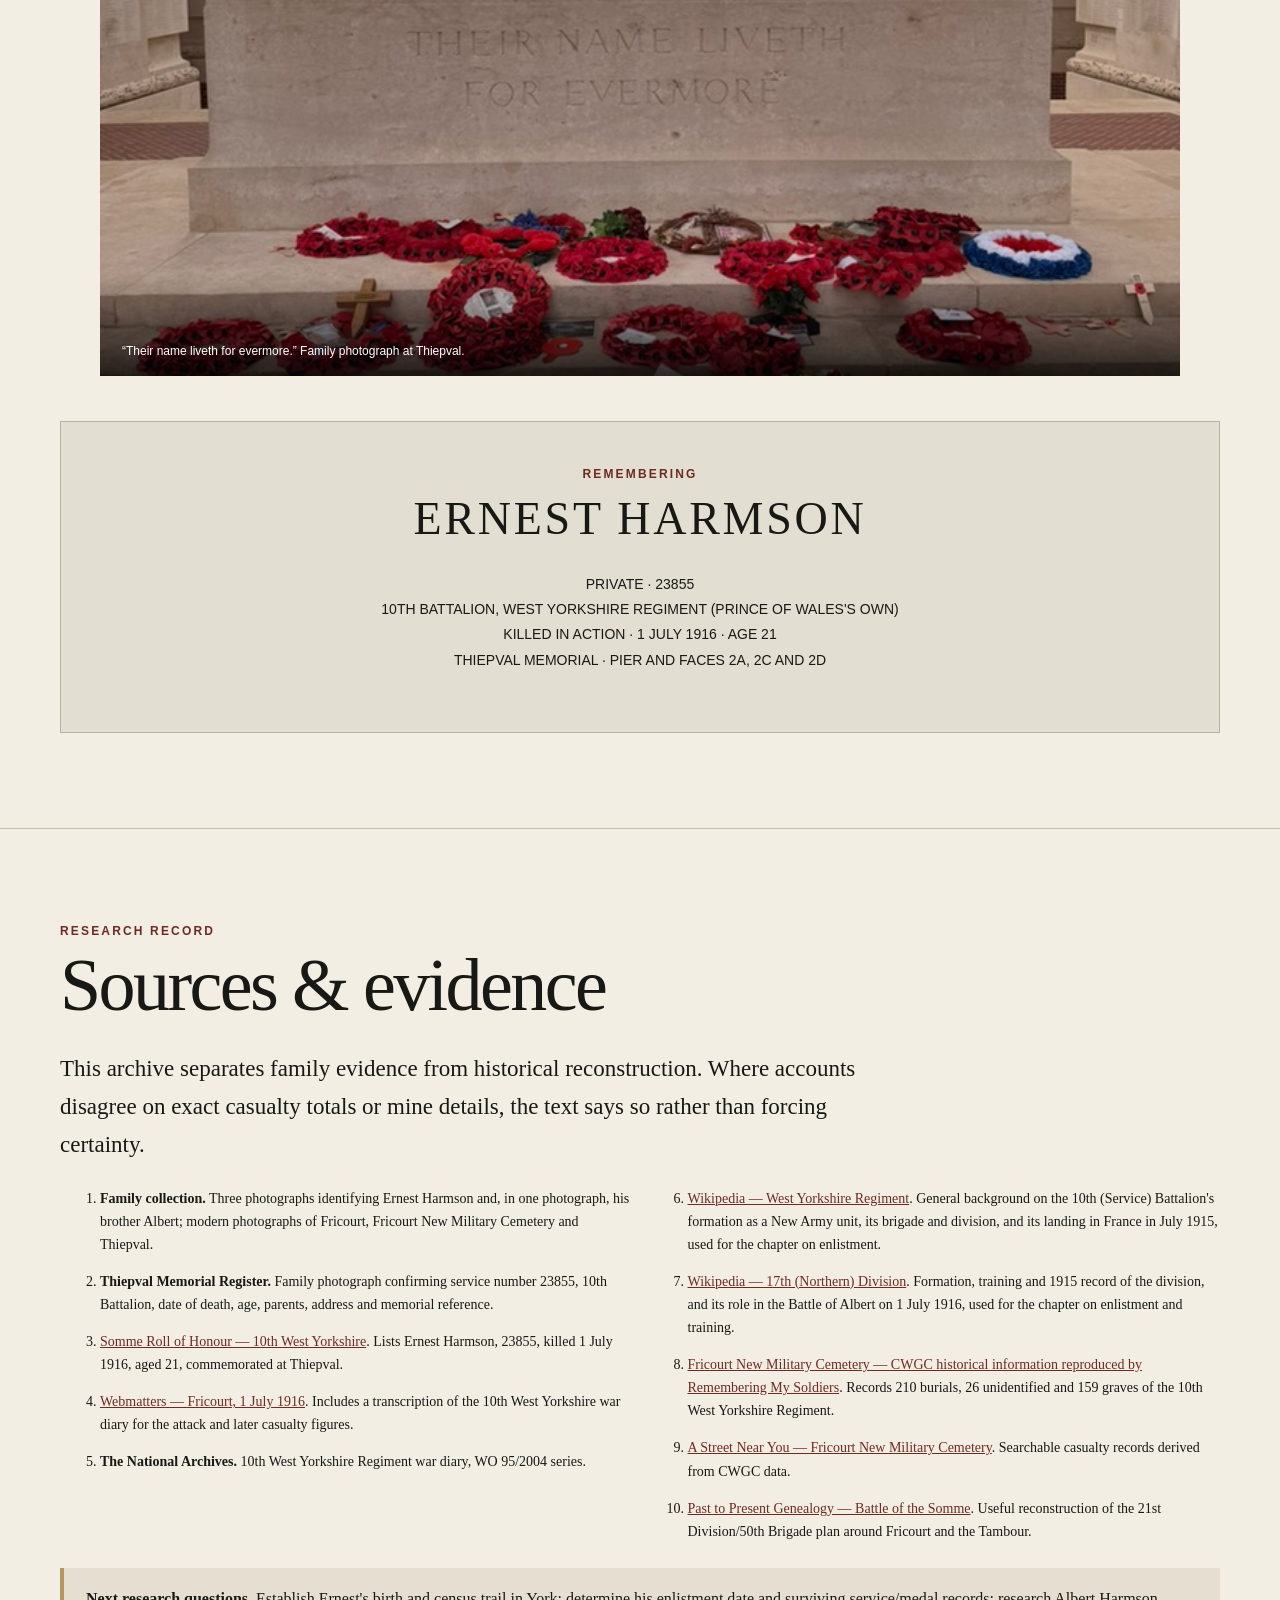
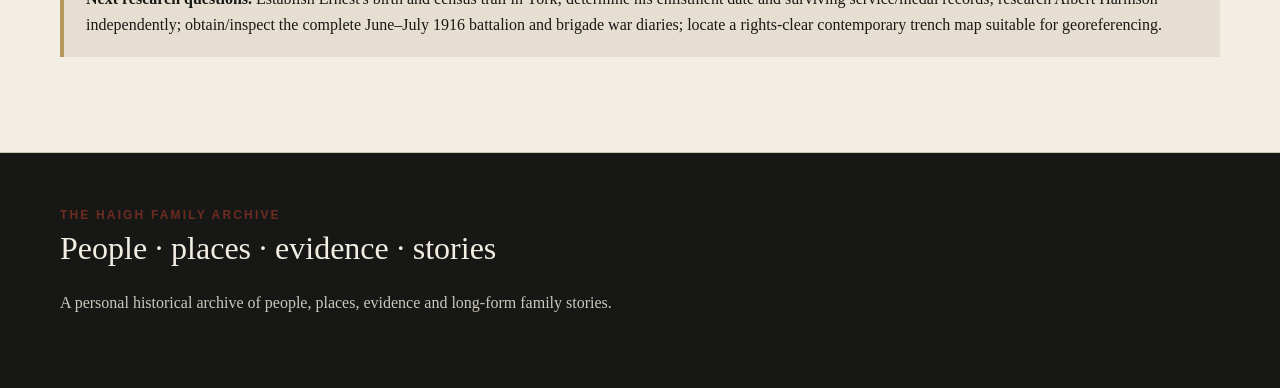
==== commit 8241a4bd: "Ernest Harmson: fix image crops, add enlistment/pre-Somme research, remove build-status text" ====
--- a/ernest.html
+++ b/ernest.html
@@ -1,9 +1,10 @@
 <!doctype html><html lang="en-GB"><head><meta charset="utf-8"><meta name="viewport" content="width=device-width,initial-scale=1"><title>The Haigh Family Archive — Ernest Harmson</title><link rel="stylesheet" href="assets/site.css"></head><body>
 <nav><div class="wrap"><a class="brand" href="index.html">The Haigh Family Archive</a><div class="links"><a href="people.html">People</a><a href="branches.html">Branches</a><a href="places.html">Places</a><a href="stories.html">Stories</a><a href="maps.html">Maps</a></div></div></nav><div class="subnav"><div class="wrap"><a href="harmson.html">Harmson branch</a><a href="ernest.html">Ernest Harmson</a><a href="battle-fricourt.html">Fricourt 1916</a><a href="sassoon.html">Sassoon at Fricourt</a></div></div>
 <header class="hero" id="top"><div class="hero-copy"><div class="eyebrow">Harmson branch · A family story</div><h1><span>Private</span>Ernest<br>Harmson</h1><p>From York to Fricourt. The story of a 21-year-old soldier of the 10th West Yorkshire Regiment, killed on the first day of the Battle of the Somme.</p><div class="hero-facts"><span>23855</span><span>10th West Yorkshire Regiment</span><span>1 July 1916</span><span>Thiepval</span></div></div><img class="hero-img" src="assets/ernest-outdoors.jpg"></header>
-<section id="ernest"><div class="wrap"><div class="branch">Haigh Family Archive › Mother's side › Mother's mother › Harmson › Ernest Harmson</div><div class="grid2"><div><div class="eyebrow">Chapter I · The man</div><h2>Ernest</h2><p class="lede">Ernest Harmson was 21 when he was killed in action on 1 July 1916. His memorial register records him as the son of George and Esther Harmson of 118 Poppleton Road, York.</p><p>He served as Private 23855 in the 10th Battalion, West Yorkshire Regiment (Prince of Wales's Own). No identified grave bears his name. Instead, he is commemorated with the missing of the Somme at Thiepval.</p><div class="facts"><div class="fact"><b>Rank</b><span>Private</span></div><div class="fact"><b>Service no.</b><span>23855</span></div><div class="fact"><b>Unit</b><span>10th Battalion, West Yorkshire Regiment</span></div><div class="fact"><b>Died</b><span>1 July 1916, aged 21</span></div><div class="fact"><b>Parents</b><span>George and Esther Harmson</span></div><div class="fact"><b>Home</b><span>118 Poppleton Road, York</span></div><div class="fact"><b>Memorial</b><span>Thiepval, Pier and Faces 2A, 2C and 2D</span></div></div></div><div><div class="portrait-pair"><figure><img src="assets/ernest-studio.jpg"><figcaption class="caption">Ernest Harmson. Family collection.</figcaption></figure><figure><img src="assets/ernest-albert.jpg"><figcaption class="caption">Ernest, left, with his brother Albert. Family identification.</figcaption></figure></div><div class="notice"><b>Archive note.</b> Albert's military service remains a separate research thread; it is not inferred from the photograph alone.</div></div></div></div></section>
-<section class="dark" id="fricourt"><div class="wrap"><div class="eyebrow">Chapter II · 1 July 1916</div><h2>Fricourt</h2><p class="lede">At 7.30am the 10th West Yorkshires went forward north of Fricourt, close to the cratered ground known as the Tambour. Their war diary recorded four assault lines, machine-gun fire and catastrophic casualties.</p><div class="grid2"><div><h3>The attack</h3><p>The battalion belonged to 50th Brigade, 17th (Northern) Division. For the opening attack it fought on the northern edge of Fricourt alongside the 21st Division. The wider plan sought to envelop the German-held village.</p><p>The Tambour had been shaped by months of underground mine warfare. Mine charges were fired immediately before zero hour.</p><p class="quote">“The Battn assaulted in 4 lines. 2 lines got through the German Position … Casualties were very heavy.”</p><p style="font:12px Arial;color:#aaa">10th West Yorkshire war diary, transcription cited below; TNA series WO 95/2004.</p></div><div class="map"><img src="assets/fricourt-map-photo.jpg"><div class="map-note">A battlefield map photographed during the family visit. See the dedicated Maps collection for contemporary trench maps and the archive battle reconstruction.</div></div></div><div class="timeline"><div class="event"><div class="time">07:28</div><p>Mine charges at the Tambour were fired immediately before zero hour. Sources differ over the functioning of the individual charges.</p></div><div class="event"><div class="time">07:30</div><p>The battalion advanced in four lines. The war diary says leading lines penetrated the German position while later lines were caught by machine-gun fire across no man's land.</p></div><div class="event"><div class="time">Morning</div><p>Fire enfiladed the battalion's left. With the attack on its left failing, men who had penetrated the German position became isolated.</p></div><div class="event"><div class="time">Later</div><p>The battalion was withdrawn. The diary initially estimated about 750 other-rank casualties; later summaries give 22 officer casualties and 688 other ranks. Ernest was among those killed.</p></div><div class="event"><div class="time">2 July</div><p>Fricourt was occupied after the German withdrawal from the salient. Burial parties began the work that created the cemetery now lying on this battlefield.</p></div></div><figure class="photo-feature"><img src="assets/fricourt-landscape.jpg"><figcaption>The landscape at Fricourt today. Family photograph.</figcaption></figure><p><a class="feature-link" href="sassoon.html">Read Siegfried Sassoon’s eyewitness view of the attack →</a></p></div></section>
-<section id="cemetery"><div class="wrap"><div class="eyebrow">Chapter III · The aftermath</div><h2>Fricourt New Military Cemetery</h2><p class="lede">This is not simply a cemetery near the battlefield. It was made by Ernest's battalion after Fricourt was taken, and the majority of its graves belong to the 10th West Yorkshires.</p><div class="statrow"><div class="stat"><strong>210</strong><span>First World War burials</span></div><div class="stat"><strong>159</strong><span>10th West Yorkshire graves</span></div><div class="stat"><strong>26</strong><span>Unidentified burials</span></div></div><div class="grid2"><div><h3>Four large graves</h3><p>CWGC historical information describes the cemetery as four large graves made by the 10th West Yorkshire Regiment after the capture of Fricourt in July 1916, with a small number of later graves added.</p><p>Rows of West Yorkshire headstones make the battalion's losses tangible. Records for the cemetery include men of the 10th Battalion killed on 1 July, among them Private Ernest Stowe, Lieutenant Alfred Victor Ratcliffe, Private Cornelius Kidger and Captain Geoffrey Gaskell Blackburn.</p></div><div><h3>Ernest is not here</h3><p>Ernest has no identified grave. That does not establish exactly what happened to his remains: they may never have been recovered, or may have been recovered but not identified. The archive therefore avoids claiming more than the evidence supports.</p><p>His absence from the cemetery is what takes the story onwards to Thiepval.</p></div></div><div class="gallery" style="margin-top:45px"><figure class="wide"><img src="assets/fricourt-cemetery-wide.jpg"><figcaption class="caption">Fricourt New Military Cemetery.</figcaption></figure><figure class="small"><img src="assets/fricourt-graves.jpg"><figcaption class="caption">Headstones of men killed in the fighting.</figcaption></figure><figure class="half"><img src="assets/fricourt-cemetery.jpg"></figure><figure class="half"><img src="assets/fricourt-landscape.jpg"></figure></div></div></section>
-<section id="thiepval"><div class="wrap"><div class="eyebrow">Chapter IV · The missing</div><h2>Thiepval</h2><p class="lede">Ernest's story ends not with a grave, but with a name cut into stone on the Memorial to the Missing of the Somme.</p><div class="memorial"><img src="assets/thiepval-exterior.jpg"><img src="assets/thiepval-harmson-name.jpg"></div><div class="grid2" style="margin-top:45px"><div><h3>Pier and Faces 2A, 2C and 2D</h3><p>Your photograph records the inscription <b>HARMSON E.</b> The memorial register gives the fuller identity: Private Ernest Harmson, 23855, 10th Battalion, West Yorkshire Regiment, died 1 July 1916, aged 21, son of George and Esther Harmson of York.</p><p>The Thiepval Memorial commemorates more than 72,000 British and South African servicemen who died in the Somme sector and have no known grave. Ernest is one of them.</p></div><figure><img src="assets/thiepval-register.jpg"><figcaption class="caption">The memorial register entry photographed at Thiepval.</figcaption></figure></div><figure class="photo-feature"><img src="assets/thiepval-stone.jpg"><figcaption>“Their name liveth for evermore.” Family photograph at Thiepval.</figcaption></figure><div class="nameplate"><div class="eyebrow">Remembering</div><h3>ERNEST HARMSON</h3><p>PRIVATE · 23855<br>10TH BATTALION, WEST YORKSHIRE REGIMENT (PRINCE OF WALES'S OWN)<br>KILLED IN ACTION · 1 JULY 1916 · AGE 21<br>THIEPVAL MEMORIAL · PIER AND FACES 2A, 2C AND 2D</p></div></div></section>
-<section class="sources" id="sources"><div class="wrap"><div class="eyebrow">Research record</div><h2>Sources & evidence</h2><p class="lede">This first build separates family evidence from historical reconstruction. Where accounts disagree on exact casualty totals or mine details, the text says so rather than forcing certainty.</p><ol><li><b>Family collection.</b> Three photographs identifying Ernest Harmson and, in one photograph, his brother Albert; modern photographs of Fricourt, Fricourt New Military Cemetery and Thiepval.</li><li><b>Thiepval Memorial Register.</b> Family photograph confirming service number 23855, 10th Battalion, date of death, age, parents, address and memorial reference.</li><li><a href="https://somme-roll-of-honour.com/Units/british/10th_West_Yorkshire.htm">Somme Roll of Honour — 10th West Yorkshire</a>. Lists Ernest Harmson, 23855, killed 1 July 1916, aged 21, commemorated at Thiepval.</li><li><a href="https://www.webmatters.net/index.php?id=124">Webmatters — Fricourt, 1 July 1916</a>. Includes a transcription of the 10th West Yorkshire war diary for the attack and later casualty figures.</li><li><b>The National Archives.</b> 10th West Yorkshire Regiment war diary, WO 95/2004 series. Primary-source follow-up is recommended for the archive's next research pass.</li><li><a href="https://www.rememberingmysoldiers.be/france/somme-e-m/fricourt-new-mc">Fricourt New Military Cemetery — CWGC historical information reproduced by Remembering My Soldiers</a>. Records 210 burials, 26 unidentified and 159 graves of the 10th West Yorkshire Regiment.</li><li><a href="https://astreetnearyou.org/cemetery/60404/FRICOURT-NEW-MILITARY-CEMETERY">A Street Near You — Fricourt New Military Cemetery</a>. Searchable casualty records derived from CWGC data.</li><li><a href="https://pasttopresentgenealogy.co.uk/category/battle-of-the-somme/">Past to Present Genealogy — Battle of the Somme</a>. Useful reconstruction of the 21st Division/50th Brigade plan around Fricourt and the Tambour.</li></ol><div class="notice"><b>Next research questions.</b> Establish Ernest's birth and census trail in York; determine his enlistment date and surviving service/medal records; research Albert Harmson independently; obtain/inspect the complete June–July 1916 battalion and brigade war diaries; locate a rights-clear contemporary trench map suitable for georeferencing.</div></div></section>
-<footer><div class="wrap"><div class="eyebrow">The Haigh Family Archive</div><div class="footer-title">People · places · evidence · stories</div><p style="max-width:700px">A growing personal historical archive. Ernest Harmson and Fricourt form the first collection; future branches can use the same structure for people, relationships, places, events, photographs, documents and long-form family stories.</p></div></footer></body></html>
+<section id="ernest"><div class="wrap"><div class="branch">Haigh Family Archive › Mother's side › Mother's mother › Harmson › Ernest Harmson</div><div class="grid2"><div><div class="eyebrow">Chapter I · The man</div><h2>Ernest</h2><p class="lede">Ernest Harmson was 21 when he was killed in action on 1 July 1916. His memorial register records him as the son of George and Esther Harmson of 118 Poppleton Road, York.</p><p>He served as Private 23855 in the 10th Battalion, West Yorkshire Regiment (Prince of Wales's Own). No identified grave bears his name. Instead, he is commemorated with the missing of the Somme at Thiepval.</p><div class="facts"><div class="fact"><b>Rank</b><span>Private</span></div><div class="fact"><b>Service no.</b><span>23855</span></div><div class="fact"><b>Unit</b><span>10th Battalion, West Yorkshire Regiment</span></div><div class="fact"><b>Died</b><span>1 July 1916, aged 21</span></div><div class="fact"><b>Parents</b><span>George and Esther Harmson</span></div><div class="fact"><b>Home</b><span>118 Poppleton Road, York</span></div><div class="fact"><b>Memorial</b><span>Thiepval, Pier and Faces 2A, 2C and 2D</span></div></div></div><div><div class="portrait-pair"><figure><img src="assets/ernest-studio.jpg"><figcaption class="caption">Ernest Harmson. Family collection.</figcaption></figure><figure class="wide"><img src="assets/ernest-albert.jpg"><figcaption class="caption">Ernest, left, with his brother Albert. Family identification.</figcaption></figure></div><div class="notice"><b>Archive note.</b> Albert's military service remains a separate research thread; it is not inferred from the photograph alone.</div></div></div></div></section>
+<section id="enlistment"><div class="wrap"><div class="eyebrow">Chapter II · 1914–16</div><h2>Answering the call</h2><p class="lede">No enlistment record for Ernest has yet been traced in the family collection, so this chapter sets out the general history of how a man of his age and area came to serve with the 10th West Yorkshires, and the battalion's own record before the Somme, rather than a documented account of his own service.</p><div class="grid2"><div><h3>A Kitchener battalion</h3><p>The 10th (Service) Battalion, West Yorkshire Regiment, was one of the New Army battalions raised after Lord Kitchener's call for volunteers in autumn 1914. It formed part of 50th Brigade in the 17th (Northern) Division, one of the "K2" divisions of the Second New Army, alongside other Kitchener battalions rather than the pre-war Regular or Territorial units.</p><p>The regiment's depot was Imphal Barracks in York, so recruits from the city and district would typically have presented themselves there before being posted to a service battalion for training.</p></div><div><h3>Training and departure</h3><p>The 17th (Northern) Division trained under Northern Command, concentrating first in Dorset and then, from May 1915, in Hampshire, hampered in its early months by a shortage of experienced officers, NCOs, weapons and billets common to the New Armies. The division crossed to France in July 1915, moving to Saint-Omer, with the 10th Battalion itself landing at Boulogne-sur-Mer that month.</p><p>A York volunteer answering the call in late 1914 would therefore have trained through the winter and spring of 1914–15 before his first taste of the front line.</p></div></div><div class="timeline" style="margin-top:35px"><div class="event"><div class="time">Sep 1914</div><p>The 17th (Northern) Division was formed under Northern Command from Kitchener's Second New Army volunteers, including the newly raised 10th West Yorkshires.</p></div><div class="event"><div class="time">Jul 1915</div><p>The division crossed to France and moved to Saint-Omer; the 10th Battalion landed at Boulogne-sur-Mer.</p></div><div class="event"><div class="time">Late 1915</div><p>Most of the division's first months in France were spent in the southern Ypres Salient, being instructed in trench warfare rather than in major set-piece fighting.</p></div><div class="event"><div class="time">1 Jul 1916</div><p>As part of V Corps, the division fought in the Battle of Albert, the opening battle of the Somme. The 50th Brigade, and in particular the 10th West Yorkshires, suffered the heaviest casualties of any British battalion that day.</p></div></div></div></section>
+<section class="dark" id="fricourt"><div class="wrap"><div class="eyebrow">Chapter III · 1 July 1916</div><h2>Fricourt</h2><p class="lede">At 7.30am the 10th West Yorkshires went forward north of Fricourt, close to the cratered ground known as the Tambour. Their war diary recorded four assault lines, machine-gun fire and catastrophic casualties.</p><div class="grid2"><div><h3>The attack</h3><p>The battalion belonged to 50th Brigade, 17th (Northern) Division. For the opening attack it fought on the northern edge of Fricourt alongside the 21st Division. The wider plan sought to envelop the German-held village.</p><p>The Tambour had been shaped by months of underground mine warfare. Mine charges were fired immediately before zero hour.</p><p class="quote">“The Battn assaulted in 4 lines. 2 lines got through the German Position … Casualties were very heavy.”</p><p style="font:12px Arial;color:#aaa">10th West Yorkshire war diary, transcription cited below; TNA series WO 95/2004.</p></div><div class="map"><img src="assets/fricourt-map-photo.jpg"><div class="map-note">A battlefield map photographed during the family visit. See the dedicated Maps collection for contemporary trench maps and the archive battle reconstruction.</div></div></div><div class="timeline"><div class="event"><div class="time">07:28</div><p>Mine charges at the Tambour were fired immediately before zero hour. Sources differ over the functioning of the individual charges.</p></div><div class="event"><div class="time">07:30</div><p>The battalion advanced in four lines. The war diary says leading lines penetrated the German position while later lines were caught by machine-gun fire across no man's land.</p></div><div class="event"><div class="time">Morning</div><p>Fire enfiladed the battalion's left. With the attack on its left failing, men who had penetrated the German position became isolated.</p></div><div class="event"><div class="time">Later</div><p>The battalion was withdrawn. The diary initially estimated about 750 other-rank casualties; later summaries give 22 officer casualties and 688 other ranks. Ernest was among those killed.</p></div><div class="event"><div class="time">2 July</div><p>Fricourt was occupied after the German withdrawal from the salient. Burial parties began the work that created the cemetery now lying on this battlefield.</p></div></div><figure class="photo-feature"><img src="assets/fricourt-landscape.jpg"><figcaption>The landscape at Fricourt today. Family photograph.</figcaption></figure><p><a class="feature-link" href="sassoon.html">Read Siegfried Sassoon’s eyewitness view of the attack →</a></p></div></section>
+<section id="cemetery"><div class="wrap"><div class="eyebrow">Chapter IV · The aftermath</div><h2>Fricourt New Military Cemetery</h2><p class="lede">This is not simply a cemetery near the battlefield. It was made by Ernest's battalion after Fricourt was taken, and the majority of its graves belong to the 10th West Yorkshires.</p><div class="statrow"><div class="stat"><strong>210</strong><span>First World War burials</span></div><div class="stat"><strong>159</strong><span>10th West Yorkshire graves</span></div><div class="stat"><strong>26</strong><span>Unidentified burials</span></div></div><div class="grid2"><div><h3>Four large graves</h3><p>CWGC historical information describes the cemetery as four large graves made by the 10th West Yorkshire Regiment after the capture of Fricourt in July 1916, with a small number of later graves added.</p><p>Rows of West Yorkshire headstones make the battalion's losses tangible. Records for the cemetery include men of the 10th Battalion killed on 1 July, among them Private Ernest Stowe, Lieutenant Alfred Victor Ratcliffe, Private Cornelius Kidger and Captain Geoffrey Gaskell Blackburn.</p></div><div><h3>Ernest is not here</h3><p>Ernest has no identified grave. That does not establish exactly what happened to his remains: they may never have been recovered, or may have been recovered but not identified. The archive therefore avoids claiming more than the evidence supports.</p><p>His absence from the cemetery is what takes the story onwards to Thiepval.</p></div></div><div class="gallery" style="margin-top:45px"><figure class="wide"><img src="assets/fricourt-cemetery-wide.jpg"><figcaption class="caption">Fricourt New Military Cemetery.</figcaption></figure><figure class="small"><img src="assets/fricourt-graves.jpg"><figcaption class="caption">Headstones of men killed in the fighting.</figcaption></figure><figure class="half"><img src="assets/fricourt-cemetery.jpg"></figure><figure class="half"><img src="assets/fricourt-landscape.jpg"></figure></div></div></section>
+<section id="thiepval"><div class="wrap"><div class="eyebrow">Chapter V · The missing</div><h2>Thiepval</h2><p class="lede">Ernest's story ends not with a grave, but with a name cut into stone on the Memorial to the Missing of the Somme.</p><div class="memorial"><img src="assets/thiepval-exterior.jpg"><img src="assets/thiepval-harmson-name.jpg"></div><div class="grid2" style="margin-top:45px"><div><h3>Pier and Faces 2A, 2C and 2D</h3><p>Your photograph records the inscription <b>HARMSON E.</b> The memorial register gives the fuller identity: Private Ernest Harmson, 23855, 10th Battalion, West Yorkshire Regiment, died 1 July 1916, aged 21, son of George and Esther Harmson of York.</p><p>The Thiepval Memorial commemorates more than 72,000 British and South African servicemen who died in the Somme sector and have no known grave. Ernest is one of them.</p></div><figure><img src="assets/thiepval-register.jpg"><figcaption class="caption">The memorial register entry photographed at Thiepval.</figcaption></figure></div><figure class="photo-feature"><img src="assets/thiepval-stone.jpg"><figcaption>“Their name liveth for evermore.” Family photograph at Thiepval.</figcaption></figure><div class="nameplate"><div class="eyebrow">Remembering</div><h3>ERNEST HARMSON</h3><p>PRIVATE · 23855<br>10TH BATTALION, WEST YORKSHIRE REGIMENT (PRINCE OF WALES'S OWN)<br>KILLED IN ACTION · 1 JULY 1916 · AGE 21<br>THIEPVAL MEMORIAL · PIER AND FACES 2A, 2C AND 2D</p></div></div></section>
+<section class="sources" id="sources"><div class="wrap"><div class="eyebrow">Research record</div><h2>Sources & evidence</h2><p class="lede">This archive separates family evidence from historical reconstruction. Where accounts disagree on exact casualty totals or mine details, the text says so rather than forcing certainty.</p><ol><li><b>Family collection.</b> Three photographs identifying Ernest Harmson and, in one photograph, his brother Albert; modern photographs of Fricourt, Fricourt New Military Cemetery and Thiepval.</li><li><b>Thiepval Memorial Register.</b> Family photograph confirming service number 23855, 10th Battalion, date of death, age, parents, address and memorial reference.</li><li><a href="https://somme-roll-of-honour.com/Units/british/10th_West_Yorkshire.htm">Somme Roll of Honour — 10th West Yorkshire</a>. Lists Ernest Harmson, 23855, killed 1 July 1916, aged 21, commemorated at Thiepval.</li><li><a href="https://www.webmatters.net/index.php?id=124">Webmatters — Fricourt, 1 July 1916</a>. Includes a transcription of the 10th West Yorkshire war diary for the attack and later casualty figures.</li><li><b>The National Archives.</b> 10th West Yorkshire Regiment war diary, WO 95/2004 series.</li><li><a href="https://en.wikipedia.org/wiki/West_Yorkshire_Regiment">Wikipedia — West Yorkshire Regiment</a>. General background on the 10th (Service) Battalion's formation as a New Army unit, its brigade and division, and its landing in France in July 1915, used for the chapter on enlistment.</li><li><a href="https://en.wikipedia.org/wiki/17th_(Northern)_Division">Wikipedia — 17th (Northern) Division</a>. Formation, training and 1915 record of the division, and its role in the Battle of Albert on 1 July 1916, used for the chapter on enlistment and training.</li><li><a href="https://www.rememberingmysoldiers.be/france/somme-e-m/fricourt-new-mc">Fricourt New Military Cemetery — CWGC historical information reproduced by Remembering My Soldiers</a>. Records 210 burials, 26 unidentified and 159 graves of the 10th West Yorkshire Regiment.</li><li><a href="https://astreetnearyou.org/cemetery/60404/FRICOURT-NEW-MILITARY-CEMETERY">A Street Near You — Fricourt New Military Cemetery</a>. Searchable casualty records derived from CWGC data.</li><li><a href="https://pasttopresentgenealogy.co.uk/category/battle-of-the-somme/">Past to Present Genealogy — Battle of the Somme</a>. Useful reconstruction of the 21st Division/50th Brigade plan around Fricourt and the Tambour.</li></ol><div class="notice"><b>Next research questions.</b> Establish Ernest's birth and census trail in York; determine his enlistment date and surviving service/medal records; research Albert Harmson independently; obtain/inspect the complete June–July 1916 battalion and brigade war diaries; locate a rights-clear contemporary trench map suitable for georeferencing.</div></div></section>
+<footer><div class="wrap"><div class="eyebrow">The Haigh Family Archive</div><div class="footer-title">People · places · evidence · stories</div><p style="max-width:700px">A personal historical archive of people, places, evidence and long-form family stories.</p></div></footer></body></html>
--- a/assets/site.css
+++ b/assets/site.css
@@ -1,4 +1,4 @@
 
-:root{--ink:#181815;--paper:#f2eee4;--muted:#6d685e;--line:#c8c0b1;--red:#6e2b22;--dark:#20221e;--gold:#b5965d;--max:1160px}*{box-sizing:border-box}html{scroll-behavior:smooth}body{margin:0;background:var(--paper);color:var(--ink);font-family:Georgia,serif;line-height:1.65}img{max-width:100%;display:block}a{color:inherit}.wrap{width:min(var(--max),calc(100% - 40px));margin:auto}.eyebrow{font:700 12px Arial;letter-spacing:.18em;text-transform:uppercase;color:var(--red)}nav{position:sticky;top:0;z-index:10;background:#f2eee4ee;border-bottom:1px solid var(--line)}nav .wrap{min-height:58px;display:flex;align-items:center;justify-content:space-between}.brand{text-decoration:none;font-weight:bold}.links{display:flex;gap:18px;font:12px Arial}.links a{text-decoration:none}.hero{min-height:88vh;display:grid;grid-template-columns:1.05fr .95fr;background:#22241f;color:#f4f0e6}.hero-copy{display:flex;flex-direction:column;justify-content:center;padding:70px max(30px,calc((100vw - var(--max))/2));padding-right:55px}.hero .eyebrow,.dark .eyebrow{color:#c6a66b}.hero h1{font-size:clamp(58px,8vw,112px);line-height:.86;margin:18px 0 24px;font-weight:normal;letter-spacing:-.045em}.hero h1 span{display:block;font-size:.36em;margin-bottom:12px}.hero p{font-size:20px;color:#d7d1c4}.hero-facts{display:flex;gap:25px;flex-wrap:wrap;border-top:1px solid #5b5d55;padding-top:20px;margin-top:25px;font:13px Arial}.hero-img{height:88vh;width:100%;object-fit:cover;filter:sepia(.2)}section{padding:95px 0;border-bottom:1px solid var(--line)}h2{font-size:clamp(42px,6vw,74px);line-height:1;margin:10px 0 28px;font-weight:normal;letter-spacing:-.035em}h3{font-size:29px;font-weight:normal;margin:0 0 15px}.lede{font-size:23px;max-width:850px}.grid2{display:grid;grid-template-columns:1fr 1fr;gap:60px}.facts{border-top:2px solid}.fact{display:grid;grid-template-columns:145px 1fr;padding:13px 0;border-bottom:1px solid var(--line);font-size:15px}.fact b{font:700 12px Arial;text-transform:uppercase}.portrait-pair{display:grid;grid-template-columns:1fr 1fr;gap:12px}.portrait-pair img{height:500px;width:100%;object-fit:cover}.caption{font:12px Arial;color:var(--muted);margin-top:7px}.notice{background:#e6dfd1;border-left:4px solid var(--gold);padding:18px 22px;margin-top:25px}.dark{background:var(--dark);color:#f2eee4}.quote{font-size:29px;border-left:3px solid #a86a5c;padding-left:25px}.timeline{margin-top:40px;border-top:1px solid #55584f}.event{display:grid;grid-template-columns:140px 1fr;gap:25px;padding:22px 0;border-bottom:1px solid #4b4d47}.time{font:700 14px Arial;color:#d2b071}.event p{margin:0;color:#d6d3ca}.map{background:#ddd6c7;padding:12px}.map img{width:100%}.map-note{font:12px Arial;color:#70695d;margin-top:8px}.statrow{display:grid;grid-template-columns:repeat(3,1fr);gap:1px;background:var(--line);margin:45px 0}.stat{background:var(--paper);padding:28px}.stat strong{display:block;font-size:50px;font-weight:normal;line-height:1}.stat span{font:12px Arial;text-transform:uppercase;color:var(--muted)}.gallery{display:grid;grid-template-columns:repeat(12,1fr);gap:10px}.gallery figure{margin:0}.wide{grid-column:span 8}.small{grid-column:span 4}.half{grid-column:span 6}.gallery img{width:100%;height:390px;object-fit:cover}.memorial{display:grid;grid-template-columns:1fr 1fr;gap:10px}.memorial img{height:600px;width:100%;object-fit:cover}.nameplate{text-align:center;background:#e3ded2;border:1px solid #b8b0a0;padding:45px;margin-top:45px}.nameplate h3{font-size:46px;letter-spacing:.06em}.nameplate p{font:14px/1.8 Arial}.sources ol{columns:2;column-gap:55px}.sources li{break-inside:avoid;margin-bottom:14px;font-size:14px}.sources a{color:var(--red)}footer{background:#171815;color:#ccc7bc;padding:55px 0}.footer-title{font-size:32px;color:#f3eee3}.branch{font:13px Arial;color:#625e55;margin-bottom:35px}.photo-feature{position:relative;margin-top:40px}.photo-feature img{width:100%;max-height:700px;object-fit:cover}.photo-feature figcaption{position:absolute;bottom:0;left:0;right:0;background:linear-gradient(transparent,#000c);color:#fff;padding:70px 22px 18px;font:12px Arial}@media(max-width:800px){.links{display:none}.hero,.grid2,.memorial{grid-template-columns:1fr}.hero-copy{padding:65px 24px}.hero-img{height:70vh}.portrait-pair img{height:400px}.event{grid-template-columns:90px 1fr}.statrow{grid-template-columns:1fr}.wide,.small,.half{grid-column:span 12}.sources ol{columns:1}.memorial img{height:auto}section{padding:65px 0}}
+:root{--ink:#181815;--paper:#f2eee4;--muted:#6d685e;--line:#c8c0b1;--red:#6e2b22;--dark:#20221e;--gold:#b5965d;--max:1160px}*{box-sizing:border-box}html{scroll-behavior:smooth}body{margin:0;background:var(--paper);color:var(--ink);font-family:Georgia,serif;line-height:1.65}img{max-width:100%;display:block}a{color:inherit}.wrap{width:min(var(--max),calc(100% - 40px));margin:auto}.eyebrow{font:700 12px Arial;letter-spacing:.18em;text-transform:uppercase;color:var(--red)}nav{position:sticky;top:0;z-index:10;background:#f2eee4ee;border-bottom:1px solid var(--line)}nav .wrap{min-height:58px;display:flex;align-items:center;justify-content:space-between}.brand{text-decoration:none;font-weight:bold}.links{display:flex;gap:18px;font:12px Arial}.links a{text-decoration:none}.hero{min-height:88vh;display:grid;grid-template-columns:1.05fr .95fr;background:#22241f;color:#f4f0e6}.hero-copy{display:flex;flex-direction:column;justify-content:center;padding:70px max(30px,calc((100vw - var(--max))/2));padding-right:55px}.hero .eyebrow,.dark .eyebrow{color:#c6a66b}.hero h1{font-size:clamp(58px,8vw,112px);line-height:.86;margin:18px 0 24px;font-weight:normal;letter-spacing:-.045em}.hero h1 span{display:block;font-size:.36em;margin-bottom:12px}.hero p{font-size:20px;color:#d7d1c4}.hero-facts{display:flex;gap:25px;flex-wrap:wrap;border-top:1px solid #5b5d55;padding-top:20px;margin-top:25px;font:13px Arial}.hero-img{height:88vh;width:100%;object-fit:cover;filter:sepia(.2)}section{padding:95px 0;border-bottom:1px solid var(--line)}h2{font-size:clamp(42px,6vw,74px);line-height:1;margin:10px 0 28px;font-weight:normal;letter-spacing:-.035em}h3{font-size:29px;font-weight:normal;margin:0 0 15px}.lede{font-size:23px;max-width:850px}.grid2{display:grid;grid-template-columns:1fr 1fr;gap:60px}.facts{border-top:2px solid}.fact{display:grid;grid-template-columns:145px 1fr;padding:13px 0;border-bottom:1px solid var(--line);font-size:15px}.fact b{font:700 12px Arial;text-transform:uppercase}.portrait-pair{display:grid;grid-template-columns:1fr 1fr;gap:12px}.portrait-pair img{height:500px;width:100%;object-fit:cover}.portrait-pair figure.wide{grid-column:1/-1}.portrait-pair figure.wide img{height:auto;object-fit:contain}.caption{font:12px Arial;color:var(--muted);margin-top:7px}.notice{background:#e6dfd1;border-left:4px solid var(--gold);padding:18px 22px;margin-top:25px}.dark{background:var(--dark);color:#f2eee4}.quote{font-size:29px;border-left:3px solid #a86a5c;padding-left:25px}.timeline{margin-top:40px;border-top:1px solid var(--line)}.event{display:grid;grid-template-columns:140px 1fr;gap:25px;padding:22px 0;border-bottom:1px solid var(--line)}.time{font:700 14px Arial;color:var(--red)}.event p{margin:0;color:var(--ink)}.dark .timeline{border-top-color:#55584f}.dark .event{border-bottom-color:#4b4d47}.dark .time{color:#d2b071}.dark .event p{color:#d6d3ca}.map{background:#ddd6c7;padding:12px}.map img{width:100%}.map-note{font:12px Arial;color:#70695d;margin-top:8px}.statrow{display:grid;grid-template-columns:repeat(3,1fr);gap:1px;background:var(--line);margin:45px 0}.stat{background:var(--paper);padding:28px}.stat strong{display:block;font-size:50px;font-weight:normal;line-height:1}.stat span{font:12px Arial;text-transform:uppercase;color:var(--muted)}.gallery{display:grid;grid-template-columns:repeat(12,1fr);gap:10px}.gallery figure{margin:0}.wide{grid-column:span 8}.small{grid-column:span 4}.half{grid-column:span 6}.gallery img{width:100%;height:390px;object-fit:cover}.memorial{display:grid;grid-template-columns:1fr 1fr;gap:10px}.memorial img{height:600px;width:100%;object-fit:cover}.nameplate{text-align:center;background:#e3ded2;border:1px solid #b8b0a0;padding:45px;margin-top:45px}.nameplate h3{font-size:46px;letter-spacing:.06em}.nameplate p{font:14px/1.8 Arial}.sources ol{columns:2;column-gap:55px}.sources li{break-inside:avoid;margin-bottom:14px;font-size:14px}.sources a{color:var(--red)}footer{background:#171815;color:#ccc7bc;padding:55px 0}.footer-title{font-size:32px;color:#f3eee3}.branch{font:13px Arial;color:#625e55;margin-bottom:35px}.photo-feature{position:relative;margin-top:40px}.photo-feature img{width:100%;max-height:700px;object-fit:cover}.photo-feature figcaption{position:absolute;bottom:0;left:0;right:0;background:linear-gradient(transparent,#000c);color:#fff;padding:70px 22px 18px;font:12px Arial}@media(max-width:800px){.links{display:none}.hero,.grid2,.memorial{grid-template-columns:1fr}.hero-copy{padding:65px 24px}.hero-img{height:70vh}.portrait-pair img{height:400px}.event{grid-template-columns:90px 1fr}.statrow{grid-template-columns:1fr}.wide,.small,.half{grid-column:span 12}.sources ol{columns:1}.memorial img{height:auto}section{padding:65px 0}}
 
 .card{border:1px solid var(--line);background:#f7f3ea;text-decoration:none;display:block}.card img{height:270px;width:100%;object-fit:cover}.card-body{padding:24px}.card p{color:var(--muted)}.grid3{display:grid;grid-template-columns:repeat(3,1fr);gap:18px}.archive-hero,.pagehero{padding:100px 0 85px;background:#20221e;color:#f3eee3}.archive-hero h1,.pagehero h1{font-size:clamp(56px,9vw,112px);line-height:.9;font-weight:normal;letter-spacing:-.05em;margin:15px 0 25px}.archive-hero p,.pagehero p{font-size:22px;max-width:780px;color:#d8d2c6}.subnav{background:#e8e1d4;border-bottom:1px solid var(--line);font:12px Arial}.subnav .wrap{padding:9px 0;display:flex;gap:18px}.subnav a{text-decoration:none}.map-links a{display:block;padding:15px 0;border-bottom:1px solid var(--line);text-decoration:none}.map-links span{display:block;font:13px Arial;color:var(--muted)}@media(max-width:800px){.grid3{grid-template-columns:1fr}}.mapbox{background:#ddd6c7;padding:12px;border:1px solid #c5bca9}.mapbox>img{width:100%;height:auto}.mapbox .map-note{padding:10px 4px 2px}.map-source{border-top:1px solid var(--line);padding:18px 0}.map-source h3{font-size:23px;margin-bottom:6px}.map-source p{margin:4px 0}.badge{display:inline-block;font:700 10px Arial;letter-spacing:.12em;text-transform:uppercase;border:1px solid var(--line);padding:5px 8px;margin-bottom:8px;color:var(--muted)}
